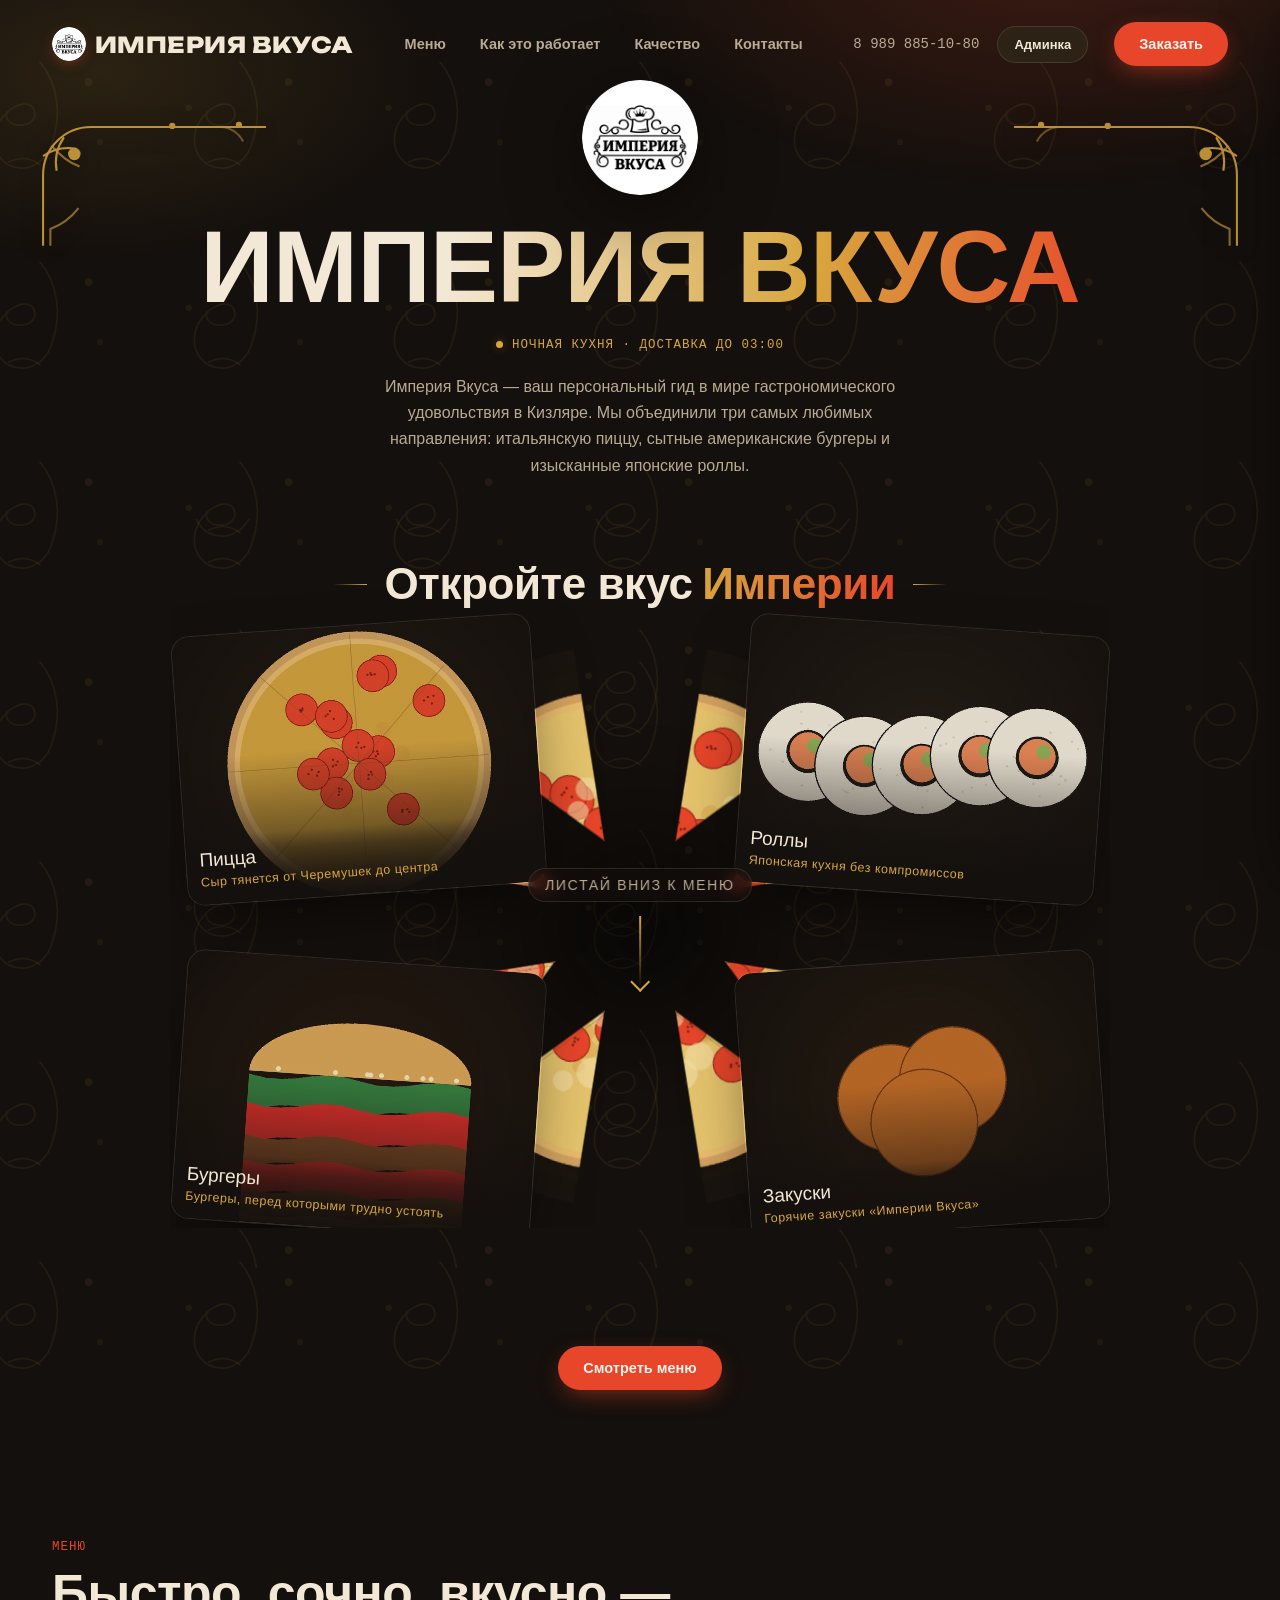
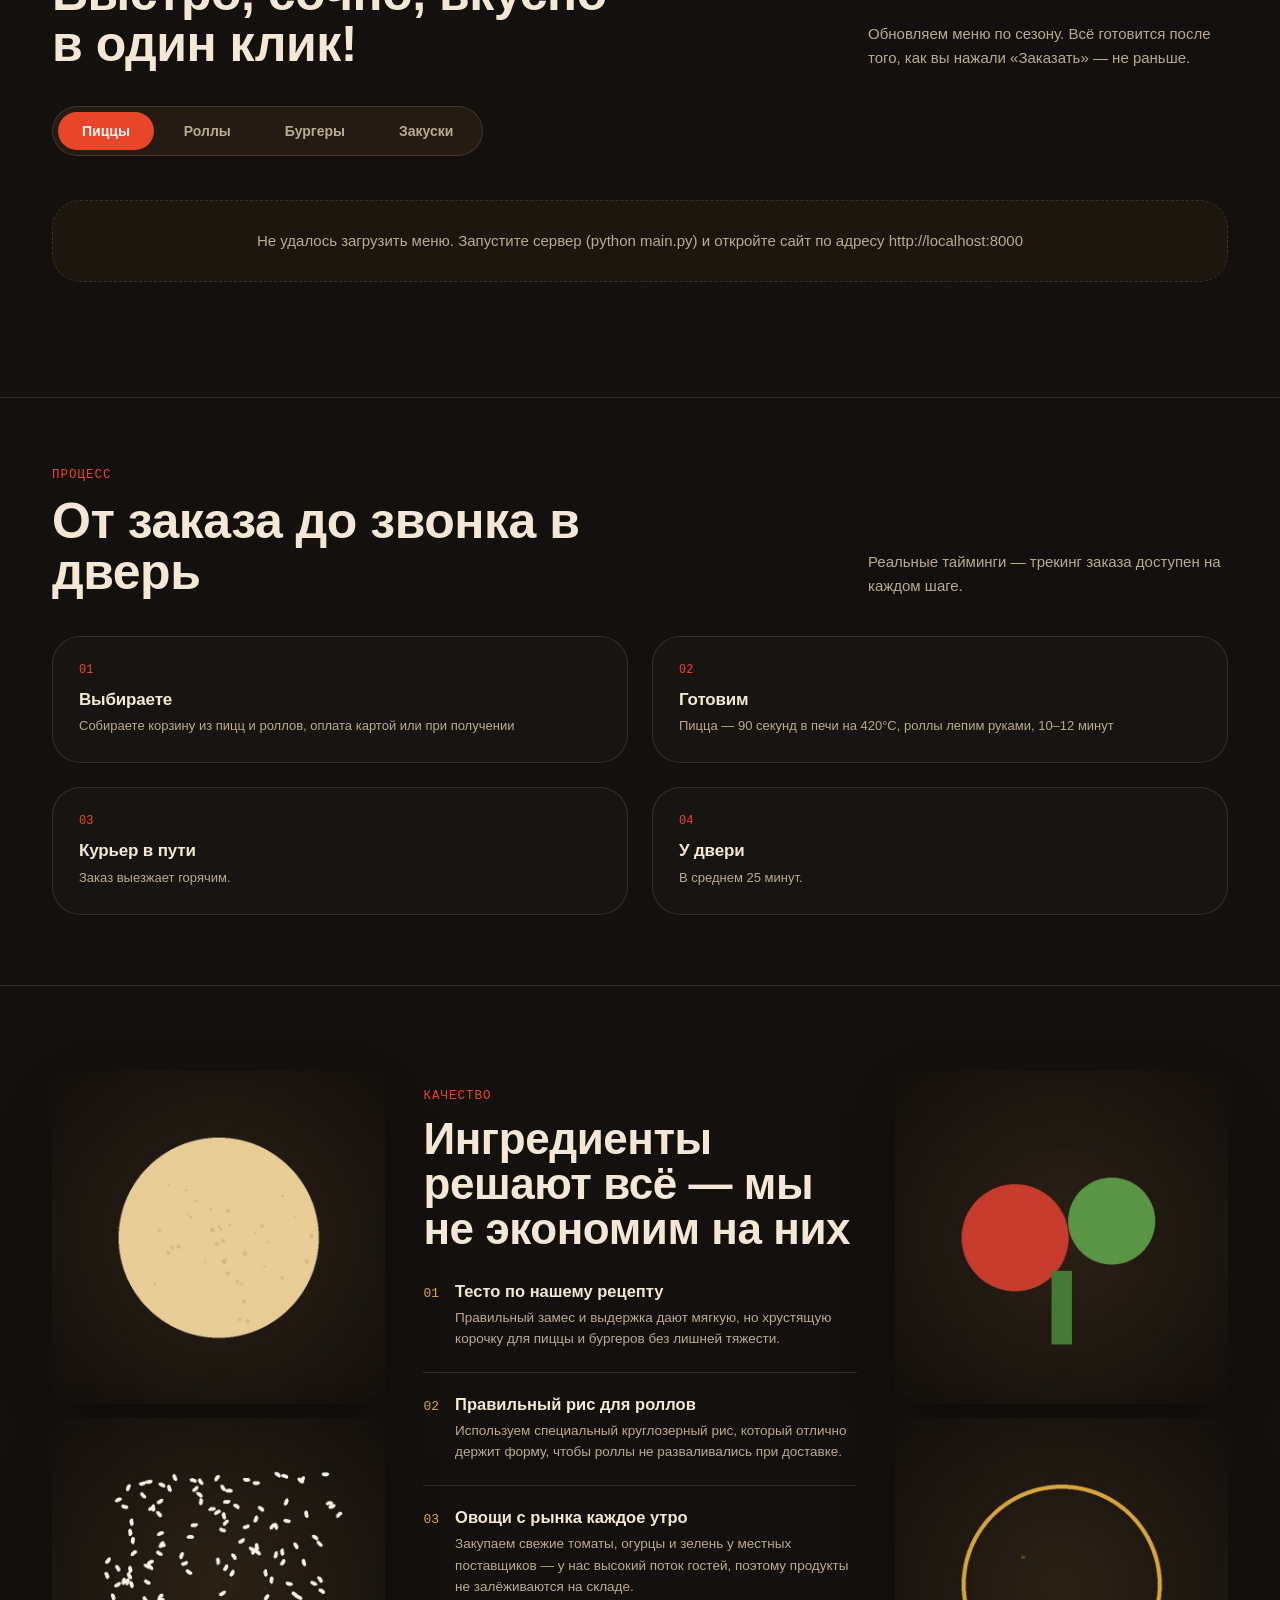
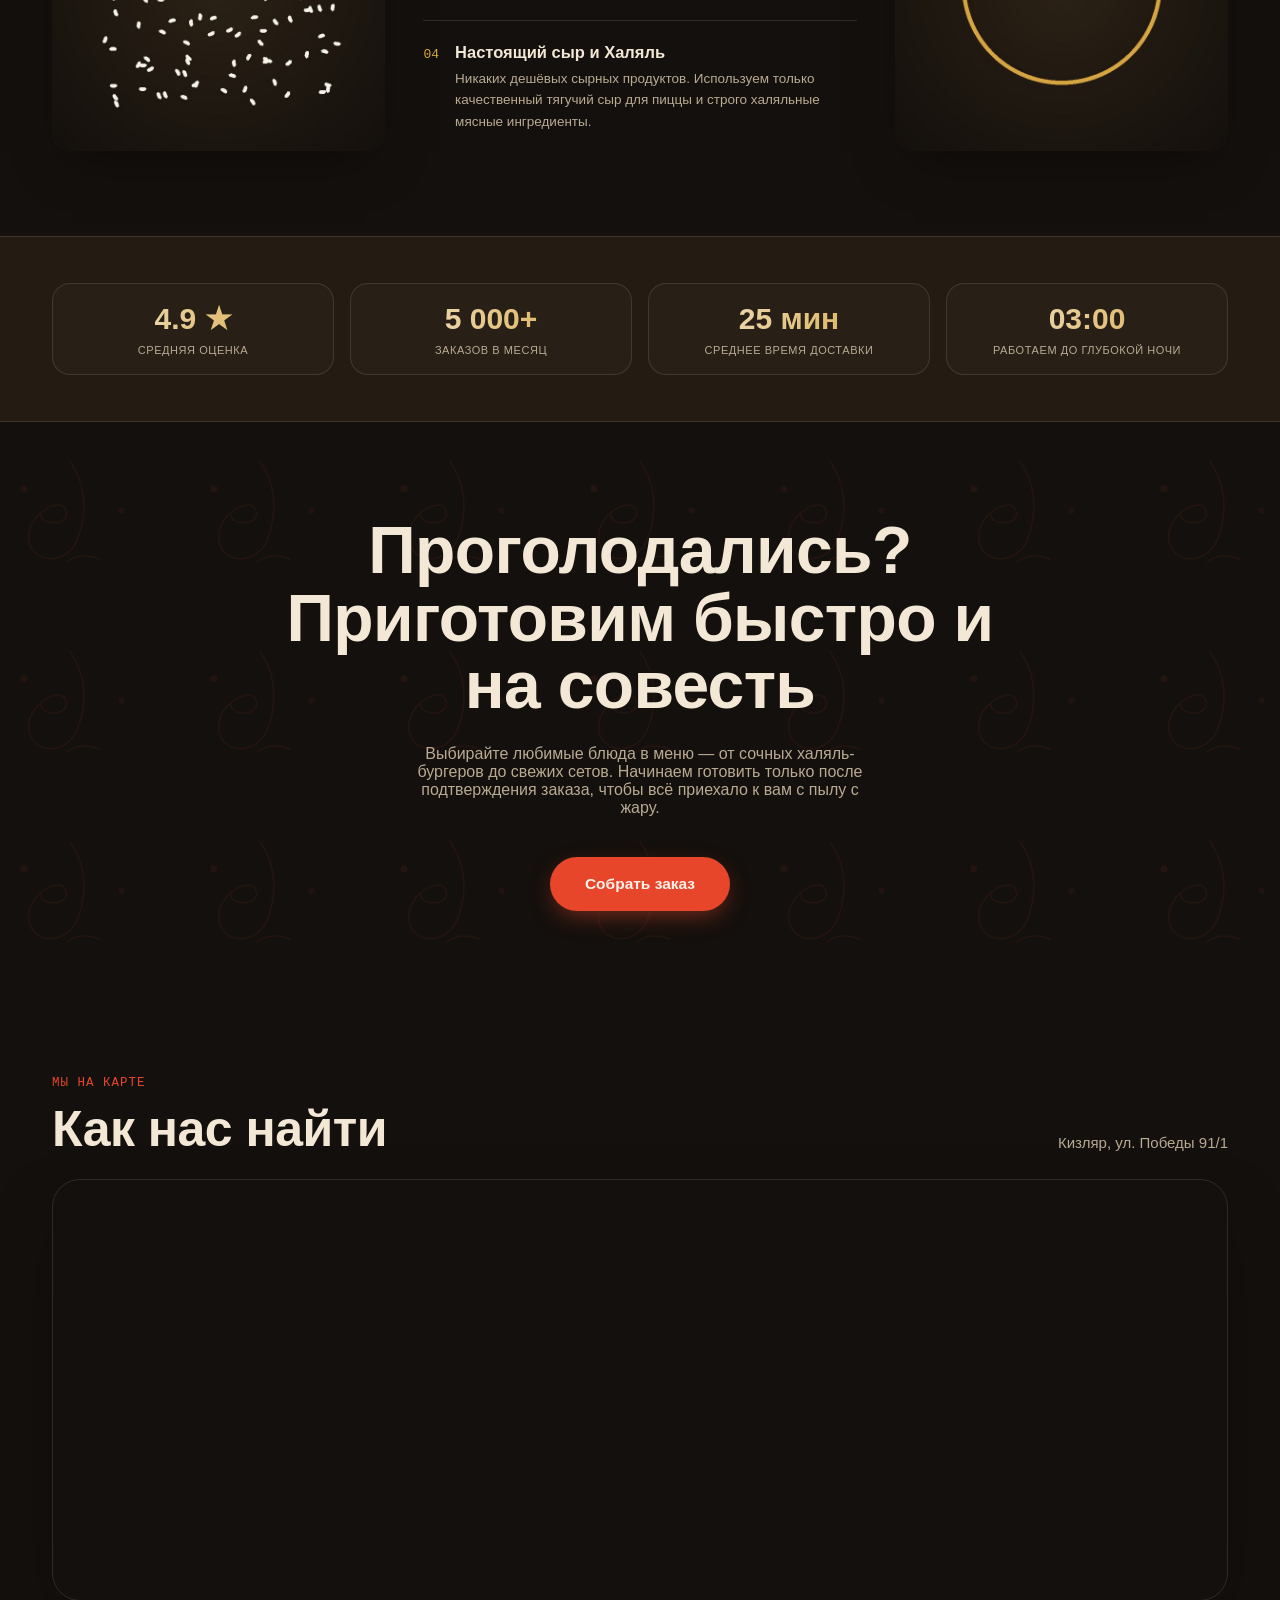
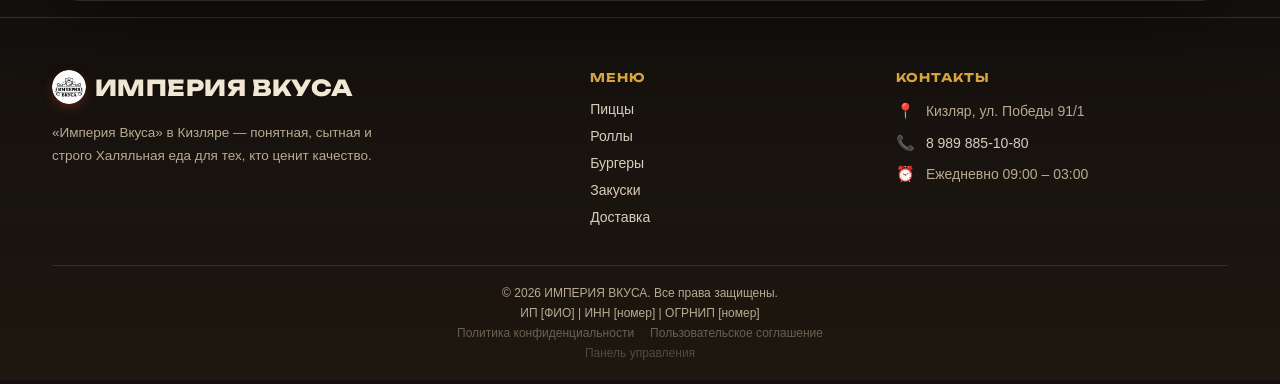
==== static/index.html @ 0f8f5664 "Restructure project: move frontend to static/, backend to app/" ====
<!DOCTYPE html>
<html lang="ru">
<head>
<meta charset="UTF-8">
<meta name="viewport" content="width=device-width, initial-scale=1.0">
<title>ИМПЕРИЯ ВКУСА</title>
<meta name="description" content="Империя Вкуса в Кизляре — пицца, бургеры и роллы с доставкой до 03:00. Ул. Победы 91/1.">
<meta name="theme-color" content="#E8462A">
<meta name="mobile-web-app-capable" content="yes">
<meta name="apple-mobile-web-app-capable" content="yes">
<meta name="apple-mobile-web-app-status-bar-style" content="black-translucent">
<meta name="apple-mobile-web-app-title" content="Империя Вкуса">
<link rel="manifest" href="manifest.webmanifest">
<link rel="icon" type="image/png" sizes="196x196" href="img/icons/icon-196.png">
<link rel="apple-touch-icon" href="img/icons/icon-180.png">
<link rel="preconnect" href="https://fonts.googleapis.com">
<link rel="preconnect" href="https://fonts.gstatic.com" crossorigin>
<link href="https://fonts.googleapis.com/css2?family=Caacup%C3%A9+One&family=Unbounded:wght@400;500;600;700;800;900&display=swap" rel="stylesheet">
<link rel="stylesheet" href="css/styles.css">
</head>
<body>

<nav class="nav" id="nav">
  <div class="wrap">
    <a href="#top" class="brand"><img class="brand-logo" src="img/logo.png" alt="Империя Вкуса">ИМПЕРИЯ ВКУСА</a>
    <div class="nav-links">
      <a href="#menu">Меню</a>
      <a href="#process">Как это работает</a>
      <a href="#quality">Качество</a>
      <a href="#contacts">Контакты</a>
    </div>
    <div class="nav-right">
      <a class="nav-phone" href="tel:89898851080" id="navPhone">8 989 885-10-80</a>
      <a href="admin.html" class="btn btn-secondary" style="margin-right: 8px; font-size: 13px; padding: 10px 16px;">Админка</a>
      <a href="#menu" class="btn btn-primary">Заказать</a>
      <div class="burger" id="burger"><span></span><span></span><span></span></div>
    </div>
  </div>
</nav>

<section class="hero pattern-section" id="top">
    <span class="corner corner-tl" aria-hidden="true">
      <svg viewBox="0 0 240 130" fill="none" stroke="currentColor">
        <path d="M26 130V62a46 46 0 0 1 46-46h168" stroke-width="2"/>
        <path d="M26 44c10-7 21-9 32-7" stroke-width="2"/>
        <path d="M46 26c-7 10-9 21-7 32" stroke-width="2"/>
        <path d="M33 130v-16c11-4 20-11 27-20" stroke-width="2" opacity=".7"/>
        <path d="M34 34c8 9 16 16 27 20" stroke-width="2" opacity=".7"/>
        <circle cx="56" cy="42" r="6" fill="currentColor" stroke="none"/>
        <path d="M98 16h70" stroke-width="2" opacity=".5"/>
        <path d="M196 16c10 0 18 6 22 14" stroke-width="2" opacity=".5"/>
        <circle cx="150" cy="15" r="3" fill="currentColor" stroke="none"/>
        <circle cx="214" cy="14" r="3" fill="currentColor" stroke="none"/>
      </svg>
    </span>
    <span class="corner corner-tr" aria-hidden="true">
      <svg viewBox="0 0 240 130" fill="none" stroke="currentColor">
        <path d="M214 130V62a46 46 0 0 0-46-46H0" stroke-width="2"/>
        <path d="M214 44c-10-7-21-9-32-7" stroke-width="2"/>
        <path d="M194 26c7 10 9 21 7 32" stroke-width="2"/>
        <path d="M207 130v-16c-11-4-20-11-27-20" stroke-width="2" opacity=".7"/>
        <path d="M206 34c-8 9-16 16-27 20" stroke-width="2" opacity=".7"/>
        <circle cx="184" cy="42" r="6" fill="currentColor" stroke="none"/>
        <path d="M142 16H72" stroke-width="2" opacity=".5"/>
        <path d="M44 16c-10 0-18 6-22 14" stroke-width="2" opacity=".5"/>
        <circle cx="90" cy="15" r="3" fill="currentColor" stroke="none"/>
        <circle cx="26" cy="14" r="3" fill="currentColor" stroke="none"/>
      </svg>
    </span>
    <div class="wrap">
        <div>
            <div class="hero-logo"><img src="img/logo.png" alt="Логотип Империя Вкуса"></div>
            <h1 class="display">ИМПЕРИЯ ВКУСА</h1>
            <div class="eyebrow">Ночная кухня · доставка до 03:00</div>

            <p class="hero-copy">Империя Вкуса — ваш персональный гид в мире гастрономического удовольствия в Кизляре. Мы объединили три самых любимых направления: итальянскую пиццу, сытные американские бургеры и изысканные японские роллы.</p>
        </div>
    
    <div class="split-wrapper pattern-section" id="splitWrapper">
      <div class="split-sticky">
        <h2 class="split-heading">Откройте вкус  <em> Империи</em></h2>
        <div class="split-stage">
          <div class="pizza-circle-wrap" id="pizzaWrap">
            <div class="base-shadow"></div>
            <svg id="pizzaSvg" viewBox="0 0 600 600"></svg>
          </div>
          <div class="fly-grid" id="flyGrid">
            <a class="fly-card fly-pizza" href="#menu">
              <img src="img/hero/category-pizza.jpg" alt="Пицца" loading="lazy">
              <span class="fly-cap">
                <span class="fly-label">Пицца</span>
                <span class="fly-tagline">Сыр тянется от Черемушек до центра</span>
              </span>
            </a>
            <a class="fly-card fly-rolls" href="#menu">
              <img src="img/hero/category-rolls.jpg" alt="Роллы" loading="lazy">
              <span class="fly-cap">
                <span class="fly-label">Роллы</span>
                <span class="fly-tagline">Японская кухня без компромиссов</span>
              </span>
            </a>
            <a class="fly-card fly-burgers" href="#menu">
              <img src="img/hero/category-burgers.jpg" alt="Бургеры" loading="lazy">
              <span class="fly-cap">
                <span class="fly-label">Бургеры</span>
                <span class="fly-tagline">Бургеры, перед которыми трудно устоять</span>
              </span>
            </a>
            <a class="fly-card fly-snacks" href="#menu">
              <img src="img/hero/category-snacks.jpg" alt="Закуски" loading="lazy">
              <span class="fly-cap">
                <span class="fly-label">Закуски</span>
                <span class="fly-tagline">Горячие закуски «Империи Вкуса»</span>
              </span>
            </a>
            <div class="fly-scroll">
              <span class="fly-scroll-text">Листай вниз к меню</span>
              <span class="fly-scroll-arrow"></span>
            </div>
          </div>
        </div>
      </div>
    </div>

    <div class="hero-actions">
        <a href="#menu" class="btn btn-primary">Смотреть меню</a>
    </div>
  </div>
</section>

<section class="menu" id="menu">
  <div class="wrap">
    <div class="section-head reveal">
      <div>
        <span class="section-tag">Меню</span>
        <h2>Быстро, сочно, вкусно — в один клик!</h2>
      </div>
      <p class="section-desc">Обновляем меню по сезону. Всё готовится после того, как вы нажали «Заказать» — не раньше.</p>
    </div>

    <div class="tabs" id="tabs">
      <button class="tab-btn active" data-tab="pizza">Пиццы</button>
      <button class="tab-btn" data-tab="rolls">Роллы</button>
      <button class="tab-btn" data-tab="burgers">Бургеры</button>
      <button class="tab-btn" data-tab="snacks">Закуски</button>
    </div>

    <div class="tab-panel" data-panel="pizza">
      <div class="featured-grid" data-grid="pizza"></div>
    </div>

    <div class="tab-panel" data-panel="rolls" style="display:none;">
      <div class="featured-grid" data-grid="rolls"></div>
    </div>

    <div class="tab-panel" data-panel="burgers" style="display:none;">
      <div class="featured-grid" data-grid="burgers"></div>
    </div>

    <div class="tab-panel" data-panel="snacks" style="display:none;">
      <div class="featured-grid" data-grid="snacks"></div>
    </div>
  </div>
</section>

<section class="process" id="process">
  <div class="wrap">
    <div class="section-head reveal" style="margin-bottom:38px;">
      <div><span class="section-tag">Процесс</span><h2>От заказа до звонка в дверь</h2></div>
      <p class="section-desc">Реальные тайминги — трекинг заказа доступен на каждом шаге.</p>
    </div>
    <div class="process-grid">
      <div class="process-step reveal">
        <div class="process-num">01</div>
        <h3>Выбираете</h3>
        <p>Собираете корзину из пицц и роллов, оплата картой или при получении</p>
      </div>
      <div class="process-step reveal">
        <div class="process-num">02</div>
        <h3>Готовим</h3>
        <p>Пицца — 90 секунд в печи на 420°C, роллы лепим руками, 10–12 минут</p>
      </div>
      <div class="process-step reveal">
        <div class="process-num">03</div>
        <h3>Курьер в пути</h3>
        <p>Заказ выезжает горячим.</p>
      </div>
      <div class="process-step reveal">
        <div class="process-num">04</div>
        <h3>У двери</h3>
        <p>В среднем 25 минут.</p>
      </div>
    </div>
  </div>
</section>

<section class="quality" id="quality">
  <div class="wrap">
    <div class="quality-photos q-col reveal">
      <figure class="q-img"><img src="img/quality/dough.jpg" alt="Тесто ручного замеса" loading="lazy" decoding="async"></figure>
      <figure class="q-img"><img src="img/quality/rice.jpg" alt="Рис для роллов" loading="lazy" decoding="async"></figure>
    </div>
    <div class="reveal">
      <span class="section-tag">Качество</span>
      <h2 style="font-size:clamp(30px,3.8vw,44px); max-width:520px;">Ингредиенты решают всё — мы не экономим на них</h2>
      <div class="quality-list">
        <div class="quality-item q-row">
          <span class="num">01</span>
          <div><h4>Тесто по нашему рецепту</h4><p>Правильный замес и выдержка дают мягкую, но хрустящую корочку для пиццы и бургеров без лишней тяжести.</p></div>
          <figure class="q-mini"><img src="img/quality/dough.jpg" alt="Тесто" loading="lazy" decoding="async"></figure>
        </div>
        <div class="quality-item q-row">
          <span class="num">02</span>
          <div><h4>Правильный рис для роллов</h4><p>Используем специальный круглозерный рис, который отлично держит форму, чтобы роллы не разваливались при доставке.</p></div>
          <figure class="q-mini"><img src="img/quality/rice.jpg" alt="Рис" loading="lazy" decoding="async"></figure>
        </div>
        <div class="quality-item q-row">
          <span class="num">03</span>
          <div><h4>Овощи с рынка каждое утро</h4><p>Закупаем свежие томаты, огурцы и зелень у местных поставщиков — у нас высокий поток гостей, поэтому продукты не залёживаются на складе.</p></div>
          <figure class="q-mini"><img src="img/quality/vegetables.jpg" alt="Овощи" loading="lazy" decoding="async"></figure>
        </div>
        <div class="quality-item q-row">
          <span class="num">04</span>
          <div><h4>Настоящий сыр и Халяль</h4><p>Никаких дешёвых сырных продуктов. Используем только качественный тягучий сыр для пиццы и строго халяльные мясные ингредиенты.</p></div>
          <figure class="q-mini"><img src="img/quality/halal.jpg" alt="Халяль" loading="lazy" decoding="async"></figure>
        </div>
      </div>
    </div>
    <div class="quality-photos q-col reveal">
      <figure class="q-img"><img src="img/quality/vegetables.jpg" alt="Овощи" loading="lazy" decoding="async"></figure>
      <figure class="q-img"><img src="img/quality/halal.jpg" alt="Халяль" loading="lazy" decoding="async"></figure>
    </div>
  </div>
</section>

<section class="stats-bar">
  <div class="wrap">
    <div class="reveal"><b>4.9 ★</b><span>средняя оценка</span></div>
    <div class="reveal"><b>5 000+</b><span>заказов в месяц</span></div>
    <div class="reveal"><b>25 мин</b><span>среднее время доставки</span></div>
    <div class="reveal"><b>03:00</b><span>работаем до глубокой ночи</span></div>
  </div>
</section>

<section class="cta-band pattern-section pattern-flame">
  <div class="wrap">
    <h2 class="reveal">Проголодались? Приготовим быстро и на совесть</h2>
    <p class="reveal">Выбирайте любимые блюда в меню — от сочных халяль-бургеров до свежих сетов. Начинаем готовить только после подтверждения заказа, чтобы всё приехало к вам с пылу с жару.</p>
    <a href="#menu" class="btn btn-primary reveal" style="padding:17px 34px; font-size:15.5px;">Собрать заказ</a>
  </div>
</section>

<section class="map-section" id="map">
  <div class="wrap">
    <div class="section-head reveal" style="margin-bottom:24px;">
      <div><span class="section-tag">Мы на карте</span><h2>Как нас найти</h2></div>
      <p class="section-desc">Кизляр, ул. Победы 91/1</p>
    </div>
    <div class="map-wrap reveal">
      <iframe
        title="Империя Вкуса на карте"
        src="https://yandex.ru/map-widget/v1/?ll=46.733201%2C43.839806&z=18&pt=46.733201%2C43.839806%2Cpm2rdl"
        width="100%" height="420" style="border:0;" allowfullscreen="">
      </iframe>
    </div>
  </div>
</section>

<footer id="contacts">
  <div class="wrap">
    <div class="footer-grid">
      <div class="footer-brand">
<a href="#top" class="brand"><img class="brand-logo" src="img/logo.png" alt="Империя Вкуса">ИМПЕРИЯ ВКУСА</a>
        <p>«Империя Вкуса» в Кизляре — понятная, сытная и строго Халяльная еда для тех, кто ценит качество.</p>
      </div>

      <div class="footer-col">
        <h4>Меню</h4>
        <ul>
          <li><a href="#menu">Пиццы</a></li>
          <li><a href="#menu">Роллы</a></li>
          <li><a href="#menu">Бургеры</a></li>
          <li><a href="#menu">Закуски</a></li>
          <li><a href="#process">Доставка</a></li>
        </ul>
      </div>

      <div class="footer-col footer-contacts">
        <h4>Контакты</h4>
        <ul>
          <li class="f-contact">
            <span class="f-ic">📍</span>
            <span>Кизляр, ул. Победы 91/1</span>
          </li>
          <li class="f-contact">
            <span class="f-ic">📞</span>
            <a class="footer-phone" href="tel:89898851080">8 989 885-10-80</a>
          </li>
          <li class="f-contact">
            <span class="f-ic">⏰</span>
            <span>Ежедневно 09:00 – 03:00</span>
          </li>
        </ul>
      </div>
    </div>

    <div class="footer-bottom" style="flex-direction:column; gap:6px;">
      <span>© 2026 ИМПЕРИЯ ВКУСА. Все права защищены.</span>
      <span style="font-size:12px; color:var(--cream-dim);">ИП [ФИО] | ИНН [номер] | ОГРНИП [номер]</span>
      <div style="display:flex; gap:16px; justify-content:center; flex-wrap:wrap;">
        <a href="privacy.html" style="opacity:.5; font-size:12px;">Политика конфиденциальности</a>
        <a href="terms.html" style="opacity:.5; font-size:12px;">Пользовательское соглашение</a>
      </div>
      <a href="admin.html" style="opacity:.35; font-size:12px;">Панель управления</a>
    </div>
  </div>
</footer>

<div class="phone-modal" id="phoneModal">
  <div class="phone-modal-card">
    <div class="phone-modal-title">📞 8 989 885-10-80</div>
    <button class="phone-btn call" id="phoneCall">Позвонить</button>
    <button class="phone-btn cancel" id="phoneCancel">Отмена</button>
  </div>
</div>

<button class="cart-fab" id="cartFab" aria-label="Корзина">
  <span class="cart-fab-icon">
    <svg viewBox="0 0 24 24" fill="none" stroke="currentColor" stroke-width="2"><path d="M6 7h12l-1.3 9.1a2 2 0 0 1-2 1.7H9.3a2 2 0 0 1-2-1.7L6 7Z"/><path d="M9 10V7a3 3 0 0 1 6 0v3"/></svg>
    <span class="cart-badge" id="cartBadge">0</span>
  </span>
  <span class="cart-fab-total" id="cartTotal">0 ₽</span>
</button>

<div class="cart-panel" id="cartPanel">
  <div class="cart-panel-head">
    <h3>Корзина</h3>
    <button class="cart-close" id="cartClose" aria-label="Закрыть">×</button>
  </div>
  <div class="cart-items" id="cartItems"></div>
  <div class="cart-empty" id="cartEmpty">Корзина пуста — добавьте блюда из меню</div>
  <div class="cart-foot">
    <div class="delivery-toggle" id="deliveryToggle">
      <button type="button" class="del-btn active" data-type="delivery">Доставка</button>
      <button type="button" class="del-btn" data-type="pickup">Заберу сам</button>
    </div>
    <div class="cart-summary"><span>Итого</span><b id="cartGrandTotal">0 ₽</b></div>
    <button class="cart-checkout" id="cartCheckout">Оформить заказ</button>
  </div>
</div>

<div class="checkout-modal" id="checkoutModal">
  <div class="checkout-card">
    <div class="checkout-title">Оформление заказа</div>
    <div class="checkout-list" id="checkoutList"></div>
    <div class="checkout-total">Итого: <b id="checkoutTotal">0 ₽</b></div>
    <label class="checkout-field"><span>Имя</span><input type="text" id="checkoutName" placeholder="Ваше имя"></label>
    <label class="checkout-field"><span>Телефон</span><input type="tel" id="checkoutPhone" placeholder="+7 ___ ___-__-__"></label>
    <label class="checkout-field" id="checkoutAddressField"><span>Адрес доставки</span><input type="text" id="checkoutAddress" placeholder="Улица, дом, квартира"></label>
    <label class="checkout-consent">
      <input type="checkbox" id="checkoutConsent" required>
      <span>Я согласен на обработку персональных данных в соответствии с <a href="privacy.html" target="_blank">Политикой конфиденциальности</a></span>
    </label>
    <button class="cart-checkout" id="checkoutConfirm">Подтвердить заказ</button>
    <button class="checkout-cancel" id="checkoutCancel">Отмена</button>
  </div>
</div>

<script src="js/api-config.js"></script>
<script src="js/menu-data.js"></script>
<script src="js/script.js"></script>
</body>
</html>
---- static/css/styles.css ----
:root{
  --ink:#14100D;
  --char:#1D160F;
  --char2:#241C13;
  --char3:#2C2216;
  --line: rgba(243,232,214,0.12);
  --cream:#F3E8D6;
  --cream-dim:#B9AA92;
  --flame:#E8462A;
  --flame-soft: rgba(232,70,42,0.16);
  --gold:#D8A63E;
  --gold-soft: rgba(216,166,62,0.16);
  --basil:#6C9868;
  --basil-soft: rgba(108,152,104,0.18);
  --radius-lg: 28px;
  --radius-md: 18px;
  --radius-sm: 10px;
  --ease: cubic-bezier(.22,1,.36,1);
}

*{ margin:0; padding:0; box-sizing:border-box; }

html{ scroll-behavior:smooth; }

body{
  background:var(--ink);
  color:var(--cream);
  font-family:'Caacupé One', sans-serif;
  -webkit-font-smoothing:antialiased;
  overflow-x:hidden;
}

h1,h2,h3, .display{
  font-family:'Caacupé One', sans-serif;
  font-weight:700;
  letter-spacing:-0.01em;
  line-height:1.02;
}

.mono{ font-family:'Caacupé One', sans-serif; }

a{ color:inherit; text-decoration:none; }
img{ display:block; max-width:100%; }
ul{ list-style:none; }
button{ font-family:inherit; cursor:pointer; }

.wrap{ max-width:1240px; margin:0 auto; padding:0 32px; }
section{ position:relative; }

::selection{ background:var(--flame); color:var(--cream); }

/* ---------- glow backdrop ---------- */
body::before{
  content:"";
  position:fixed; inset:0;
  background:
    radial-gradient(60% 45% at 82% -6%, rgba(232,70,42,0.20), transparent 60%),
    radial-gradient(45% 35% at 8% 8%, rgba(216,166,62,0.12), transparent 60%);
  pointer-events:none;
  z-index:0;
}

/* ---------- decorative pattern ---------- */
.pattern-section{ position:relative; overflow:hidden; }
.pattern-section::before{
  content:"";
  position:absolute; inset:0;
  background-image:url("data:image/svg+xml,%3Csvg xmlns='http://www.w3.org/2000/svg' width='140' height='140' viewBox='0 0 140 140'%3E%3Cg fill='none' stroke='rgba(216,166,62,0.14)' stroke-width='1.1'%3E%3Cpath d='M70 26C82 40 86 62 78 84c-6 17-25 21-35 10-7-8-7-22 3-32 8-8 18-9 20-2 2 6-4 11-11 10-6 0-10-5-8-9' stroke-linecap='round'/%3E%3Cpath d='M48 96c8-4 16-3 22 2' stroke-linecap='round'/%3E%3Ccircle cx='104' cy='40' r='2.6' fill='rgba(216,166,62,0.14)' stroke='none'/%3E%3Ccircle cx='34' cy='58' r='2.2' fill='rgba(216,166,62,0.12)' stroke='none'/%3E%3Ccircle cx='112' cy='82' r='2' fill='rgba(216,166,62,0.10)' stroke='none'/%3E%3C/g%3E%3C/svg%3E");
  background-size:200px 200px;
  background-position:center;
  opacity:.6;
  pointer-events:none;
  z-index:-1;
}
.pattern-flame::before{
  background-image:url("data:image/svg+xml,%3Csvg xmlns='http://www.w3.org/2000/svg' width='140' height='140' viewBox='0 0 140 140'%3E%3Cg fill='none' stroke='rgba(232,70,42,0.12)' stroke-width='1.1'%3E%3Cpath d='M70 24C80 38 84 58 76 80c-5 15-22 20-32 11-7-7-6-20 4-29 8-7 17-8 19-2 2 5-3 10-10 9-6 0-10-4-8-8' stroke-linecap='round'/%3E%3Cpath d='M92 96c-9-4-18-3-24 2' stroke-linecap='round'/%3E%3Ccircle cx='36' cy='44' r='2.6' fill='rgba(232,70,42,0.12)' stroke='none'/%3E%3Ccircle cx='108' cy='60' r='2.2' fill='rgba(232,70,42,0.10)' stroke='none'/%3E%3C/g%3E%3C/svg%3E");
  background-size:190px 190px;
}
@media (max-width:760px){
  .pattern-section::before{ background-size:150px 150px; }
  .pattern-flame::before{ background-size:140px 140px; }
}
@media (max-width:480px){
  .pattern-section::before{ background-size:130px 130px; }
  .pattern-flame::before{ background-size:120px 120px; }
}

/* ---------- nav ---------- */
.nav{
  position:fixed; top:0; left:0; right:0; z-index:200;
  padding:22px 0;
  border-bottom:1px solid transparent;
}
.nav.scrolled{
  background:rgba(20,16,13,0.82);
  backdrop-filter:blur(14px);
  -webkit-backdrop-filter:blur(14px);
  padding:14px 0;
  border-color:var(--line);
}
.nav .wrap{ display:flex; align-items:center; justify-content:space-between; gap:24px; }
.brand{ font-family:'Unbounded',sans-serif; font-weight:800; font-size:22px; letter-spacing:0.02em; display:flex; align-items:center; gap:9px; }
.brand .dot{ width:9px; height:9px; border-radius:50%; background:var(--flame); box-shadow:0 0 14px 3px var(--flame-soft); }
.brand-logo{ width:34px; height:34px; border-radius:50%; object-fit:cover; flex:none; box-shadow:0 4px 14px -4px rgba(232,70,42,0.55); }
.nav-links{ display:flex; align-items:center; gap:34px; font-size:14.5px; font-weight:600; color:var(--cream-dim); }
.nav-right{ display:flex; align-items:center; gap:18px; }
.nav-phone{ font-family:'Caacupé One',monospace; font-size:14px; color:var(--cream-dim); display:block; }
.btn{
  display:inline-flex; align-items:center; justify-content:center; gap:8px;
  padding:13px 24px; border-radius:100px; font-weight:700; font-size:14.5px;
  border:1px solid transparent; white-space:nowrap;
}
.btn-primary{ background:var(--flame); color:#FFF3EC; box-shadow:0 8px 24px -6px rgba(232,70,42,0.55); }
.btn-secondary{ background:var(--char3); color:var(--cream); border:1px solid var(--line); }
.btn-secondary:hover{ background:var(--char2); border-color:var(--cream-dim); }
.btn-ghost{ border-color:var(--line); color:var(--cream); }
.burger{ display:none; flex-direction:column; gap:5px; width:26px; cursor:pointer; }
.burger span{ height:2px; background:var(--cream); border-radius:2px; }

/* ---------- hero ---------- */
.hero{
  min-height:auto;
  display:flex; flex-direction:column; justify-content:center;
  padding:80px 0 60px;
}
.hero .wrap{ display:flex; flex-direction:column; align-items:center; gap:40px; }
.hero .wrap > div:first-child{ width:100%; text-align:center; }
.hero .wrap > .hero-visual{ width:100%; display:flex; justify-content:center; }
.hero .wrap > .hero-actions{ width:100%; display:flex; justify-content:center; }
.eyebrow{
  display:inline-flex; align-items:center; gap:9px;
  font-family:'Caacupé One',monospace; font-size:12.5px; letter-spacing:0.08em; text-transform:uppercase;
  color:var(--gold); margin-bottom:22px;
}
.eyebrow::before{ content:""; width:7px; height:7px; border-radius:50%; background:var(--gold); box-shadow:0 0 10px 2px var(--gold-soft); }
.hero h1{
  font-size:clamp(52px, 8vw, 108px);
  background:linear-gradient(100deg, var(--cream) 30%, var(--gold) 68%, var(--flame) 100%);
  -webkit-background-clip:text; background-clip:text; color:transparent;
}
.hero .eyebrow{ display:flex; width:max-content; margin:18px auto 22px; justify-content:center; }
.hero h1{ text-align:center; width:100%; }
.hero-logo{ margin:0 auto 20px; width:max-content; }
.hero-logo img{ display:block; width:clamp(90px,9vw,120px); height:clamp(90px,9vw,120px); object-fit:contain; border-radius:50%; background:transparent; filter:drop-shadow(0 16px 36px rgba(0,0,0,0.5)); }
.hero-sub{
  font-family:'Caacupé One',sans-serif; font-weight:500; font-size:clamp(19px,2.1vw,25px);
  color:var(--cream); margin-top:22px; max-width:520px; line-height:1.4;
}
.hero-copy{ font-size:16px; color:var(--cream-dim); max-width:520px; margin:18px auto 0; line-height:1.65; text-align:center; }
.hero-actions{ display:flex; align-items:center; justify-content:center; gap:26px; margin-top:38px; flex-wrap:wrap; }
.hero-link{ font-size:14.5px; font-weight:700; color:var(--cream-dim); display:flex; align-items:center; gap:8px; }
.hero-stats{ display:flex; gap:34px; margin-top:56px; flex-wrap:wrap; }
.stat b{ display:block; font-family:'Caacupé One',sans-serif; font-size:28px; color:var(--cream); }
.stat span{ font-size:12.5px; color:var(--cream-dim); text-transform:uppercase; letter-spacing:0.05em; }

.hero-visual{ position:relative; aspect-ratio:1/1; }
/* ---------- corner ornaments ---------- */
.hero{ position:relative; }
.corner{
  position:absolute; top:110px; z-index:5;
  color:var(--gold);
  opacity:.85;
  pointer-events:none;
}
.corner svg{ width:250px; height:136px; overflow:visible; display:block; filter:drop-shadow(0 4px 12px rgba(0,0,0,0.5)); }
.corner-tl{ left:16px; }
.corner-tr{ right:16px; }

/* ---------- hero visual ---------- */
.hero-visual .ring{
  position:absolute; inset:0; border-radius:50%;
  border:1px dashed var(--line);
  animation:spin 40s linear infinite;
}
.hero-visual .ring2{ inset:36px; animation-duration:60s; animation-direction:reverse; border-color:rgba(216,166,62,0.22); }
@keyframes spin{ to{ transform:rotate(360deg); } }
.hero-photo{
  position:absolute; inset:60px;
  border-radius:50%; overflow:hidden;
  box-shadow:0 40px 90px -20px rgba(0,0,0,0.65), 0 0 0 1px var(--line);
}
.hero-photo img{ width:100%; height:100%; object-fit:cover; }
.hero-badge{
  position:absolute; bottom:6%; left:-6%;
  background:var(--char2); border:1px solid var(--line);
  border-radius:var(--radius-md); padding:14px 18px;
  display:flex; align-items:center; gap:12px;
  box-shadow:0 20px 40px -14px rgba(0,0,0,0.6);
}
.hero-badge .ic{ width:36px; height:36px; border-radius:50%; background:var(--basil-soft); display:flex; align-items:center; justify-content:center; font-size:17px; }
.hero-badge b{ display:block; font-size:13.5px; }
.hero-badge span{ font-size:11.5px; color:var(--cream-dim); }

.scroll-cue{
  display:flex; align-items:center; gap:10px; margin:70px auto 0; width:fit-content;
  font-family:'Caacupé One',monospace; font-size:12px; letter-spacing:0.08em; text-transform:uppercase; color:var(--cream-dim);
}
.scroll-cue .line{ width:34px; height:1px; background:var(--cream-dim); }

/* ---------- split / slicing section ---------- */
.split-wrapper{ padding:40px 0; }
.split-sticky{
  display:flex; flex-direction:column; align-items:center; justify-content:center;
  min-height:50vh; overflow:hidden;
}
.split-heading{
  display:flex; align-items:center; justify-content:center;
  max-width:820px; padding:0 20px;
  font-family:'Caacupé One',sans-serif; font-weight:700; font-size:clamp(26px,3.6vw,44px);
  line-height:1.15; margin-bottom:18px;
  letter-spacing:-0.01em; text-align:center;
}
.split-heading em{
  font-style:normal;
  background:linear-gradient(100deg, var(--gold), var(--flame));
  -webkit-background-clip:text; background-clip:text; color:transparent;
  white-space:nowrap;
  margin-left:0.22em;
}
.split-heading::before,
.split-heading::after{
  content:""; flex:0 0 auto;
  width:34px; height:1.5px;
  background:linear-gradient(90deg, transparent, var(--gold));
  margin:0 18px;
}
.split-heading::after{
  background:linear-gradient(270deg, transparent, var(--gold));
}
.split-hint{
  font-family:'Caacupé One',monospace; font-size:12.5px; letter-spacing:0.06em; text-transform:uppercase;
  color:var(--cream-dim); margin-bottom:44px;
}
.split-stage{
  position:relative; width:min(940px, 94vw); height:min(600px, 70vh);
  display:flex; align-items:center; justify-content:center;
}
.pizza-circle-wrap{
  width:min(420px, 52vw); aspect-ratio:1/1; position:relative;
  transition:opacity .45s ease, transform .45s ease, scale .45s ease;
}
.pizza-circle-wrap.gone{ opacity:0; transform:scale(.7); pointer-events:none; }
.pizza-circle-wrap svg{ width:100%; height:100%; overflow:visible; }
.pizza-circle-wrap .base-shadow{
  position:absolute; inset:6%; border-radius:50%;
  background:radial-gradient(circle, rgba(0,0,0,0.55), transparent 70%);
  filter:blur(16px); z-index:-1;
}

/* ---------- fly-out cards after pizza slicing ---------- */
.fly-grid{
  position:absolute; inset:0;
  display:grid;
  grid-template-columns:1fr 1fr;
  grid-template-rows:1fr 1fr;
  gap:clamp(6px,1.2vw,14px);
  align-items:center; justify-items:center;
  padding:clamp(6px,1.5vw,16px);
  opacity:0; visibility:hidden;
  pointer-events:none;
}
.fly-card{
  position:relative;
  display:flex; align-items:flex-end; justify-content:center;
  border-radius:var(--radius-md);
  overflow:hidden;
  border:1px solid var(--line);
  box-shadow:0 30px 70px -20px rgba(0,0,0,0.65);
  text-decoration:none;
  width:clamp(240px,30vw,360px);
  aspect-ratio:4/3;
}
.fly-card::after{
  content:""; position:absolute; inset:0;
  background:linear-gradient(to top, rgba(20,16,13,0.85), rgba(20,16,13,0.1) 55%);
  z-index:1;
}
.fly-card img, .fly-card .fly-placeholder{
  position:absolute; inset:0; width:100%; height:100%;
  object-fit:cover; z-index:0;
}
.fly-placeholder{
  display:flex; align-items:center; justify-content:center;
  background:linear-gradient(140deg, #2A2016, #1D160F);
  color:var(--cream-dim);
  font-family:'Caacupé One',sans-serif;
  font-size:12px; letter-spacing:0.05em; text-align:center;
  padding:0 10px; word-break:break-all;
}
.fly-cap{
  position:relative; z-index:2;
  width:100%;
  padding:13px;
  display:flex; flex-direction:column; gap:3px;
  background:linear-gradient(to top, rgba(20,16,13,0.92), rgba(20,16,13,0.35) 75%, transparent);
}
.fly-label{
  color:var(--cream);
  font-family:'Caacupé One',sans-serif;
  font-size:19px;
}
.fly-tagline{
  color:var(--gold);
  font-family:'Caacupé One',sans-serif;
  font-size:12.5px;
  letter-spacing:0.04em;
  line-height:1.35;
}
.fly-scroll{
  position:absolute; left:50%; top:50%;
  transform:translate(-50%,-50%);
  z-index:5;
  display:flex; flex-direction:column; align-items:center; gap:14px;
  opacity:0; visibility:hidden;
  transition:opacity .6s ease .3s;
  pointer-events:none;
  animation:scrollGlide 2.2s cubic-bezier(.22,1,.36,1) infinite;
}
.fly-grid.show .fly-scroll{
  opacity:1; visibility:visible;
}
.fly-scroll-text{
  font-family:'Caacupé One',sans-serif;
  font-size:14px; letter-spacing:0.12em; text-transform:uppercase;
  color:var(--cream-dim);
  white-space:nowrap;
  padding:8px 16px;
  border:1px solid var(--line);
  border-radius:100px;
  background:rgba(20,16,13,0.55);
  backdrop-filter:blur(8px); -webkit-backdrop-filter:blur(8px);
}
.fly-scroll-arrow{
  position:relative;
  width:2px; height:clamp(46px,8vh,72px);
  background:linear-gradient(to bottom, var(--gold), transparent);
  overflow:visible;
}
.fly-scroll-arrow::after{
  content:""; position:absolute; bottom:-1px; left:50%;
  width:12px; height:12px;
  border-right:2px solid var(--gold);
  border-bottom:2px solid var(--gold);
  transform:translate(-50%,0) rotate(45deg);
}
@keyframes scrollGlide{
  0%,100%{ transform:translate(-50%,-50%) translateY(0); }
  50%{ transform:translate(-50%,-50%) translateY(8px); }
}
.fly-grid.show{ opacity:1; visibility:visible; pointer-events:auto; }

/* initial: cards clustered at the centre (where the pizza was) */
.fly-grid .fly-card{
  opacity:0;
  transform:scale(.2);
  transition:opacity .55s var(--ease) .05s,
             transform .9s cubic-bezier(.16,1,.3,1) .05s;
}
/* fly out to the four corners */
.fly-grid.show .fly-card{ opacity:1; }
.fly-grid.show .fly-pizza{   transform:translate(-4vw, -2.5vh) rotate(-4deg) scale(1); }
.fly-grid.show .fly-rolls{   transform:translate(4vw, -2.5vh) rotate(4deg) scale(1); }
.fly-grid.show .fly-burgers{ transform:translate(-4vw, 2.5vh) rotate(4deg) scale(1); }
.fly-grid.show .fly-snacks{  transform:translate(4vw, 2.5vh) rotate(-4deg) scale(1); }

/* ---------- menu ---------- */
.menu{ padding:90px 0 85px; }
.section-head{ display:flex; align-items:flex-end; justify-content:space-between; gap:24px; flex-wrap:wrap; margin-bottom:36px; }
.section-tag{ font-family:'Caacupé One',monospace; font-size:12.5px; letter-spacing:0.08em; text-transform:uppercase; color:var(--flame); margin-bottom:14px; display:block; }
.section-head h2{ font-size:clamp(32px,4.2vw,50px); max-width:640px; }
.section-desc{ color:var(--cream-dim); max-width:360px; font-size:15px; line-height:1.6; }

.tabs{ display:inline-flex; gap:6px; background:var(--char2); border:1px solid var(--line); border-radius:100px; padding:5px; margin-bottom:44px; }
.tab-btn{ padding:11px 24px; border-radius:100px; font-weight:700; font-size:14px; color:var(--cream-dim); background:transparent; border:none; }
.tab-btn.active{ background:var(--flame); color:#FFF3EC; }

.featured-grid{ display:grid; grid-auto-flow:column; grid-template-rows:1fr; gap:22px; margin-bottom:20px; overflow-x:auto; overflow-y:hidden; scroll-snap-type:x mandatory; padding-bottom:10px; -webkit-overflow-scrolling:touch; }
.featured-grid .food-card{ width:280px; scroll-snap-align:start; }
.featured-grid::-webkit-scrollbar{ height:6px; }
.featured-grid::-webkit-scrollbar-track{ background:var(--char2); border-radius:3px; }
.featured-grid::-webkit-scrollbar-thumb{ background:var(--cream-dim); border-radius:3px; }
.featured-grid::-webkit-scrollbar-thumb:hover{ background:var(--cream); }
.menu-load-more{
  width:24px; align-self:stretch; display:flex; align-items:center; justify-content:center;
  color:var(--cream-dim); font-size:12px; flex:none;
}
.menu-load-failed{
  grid-column:1/-1; min-width:100%; padding:28px; text-align:center;
  color:var(--cream-dim); font-size:15px; line-height:1.6;
  background:var(--char); border:1px dashed var(--line); border-radius:var(--radius-lg);
}
.menu-anim{
  animation:menuFadeIn .45s ease both;
}
@keyframes menuFadeIn{
  from{ opacity:0; transform:translateY(14px); }
  to{ opacity:1; transform:translateY(0); }
}
.food-card{
  background:var(--char); border:1px solid var(--line); border-radius:var(--radius-lg);
  overflow:hidden;
  display:flex; flex-direction:column;
}
.food-media{ aspect-ratio:4/3.2; position:relative; overflow:hidden; }
.food-media::before{
  content:"";
  position:absolute; inset:0; z-index:1;
  background:linear-gradient(110deg, #1D160F 0%, #2A2016 30%, #241C13 55%, #1D160F 100%);
  background-size:200% 100%;
  animation:mediaShimmer 1.6s linear infinite;
}
.food-media.loaded::before{ animation:none; opacity:0; transition:opacity .4s ease; }
.food-media img{
  width:100%; height:100%; object-fit:cover;
  opacity:0;
  transform:scale(1.08);
  filter:blur(8px);
  transition:opacity .6s ease, transform .8s var(--ease), filter .6s ease;
}
.food-media.loaded img{
  opacity:1;
  transform:scale(1);
  filter:blur(0);
}
.food-card.is-soldout .food-media img{
  filter:grayscale(0.85) brightness(0.6);
}
.food-soldout{
  position:absolute; top:14px; left:14px; z-index:2;
  padding:6px 12px; border-radius:100px;
  background:rgba(20,16,13,0.82); border:1px solid rgba(232,70,42,0.6);
  color:#FF8B6E; font-family:'Caacupé One',monospace; font-size:11px;
  font-weight:700; letter-spacing:.04em;
}
@keyframes mediaShimmer{
  0%{ background-position:200% 0; }
  100%{ background-position:-200% 0; }
}
.food-tag{
  position:absolute; top:14px; left:14px; padding:6px 12px; border-radius:100px;
  font-family:'Caacupé One',monospace; font-size:11px; font-weight:700; letter-spacing:0.03em;
  color:var(--ink);
}
.tag-hit{ background:var(--gold); }
.tag-hot{ background:var(--flame); color:#FFF3EC; }
.tag-new{ background:var(--basil); }
.food-body{ padding:20px 20px 22px; display:flex; flex-direction:column; gap:8px; flex:1; }
.food-body h3{ font-size:17.5px; }
.food-body p{ font-size:13px; color:var(--cream-dim); line-height:1.5; flex:1; }
.food-foot{ display:flex; align-items:center; justify-content:space-between; margin-top:8px; }
.price{ font-family:'Caacupé One',monospace; font-weight:700; font-size:17px; color:var(--gold); }
.add-btn{
  width:38px; height:38px; border-radius:50%; background:transparent; border:1px solid var(--line);
  color:var(--cream); font-size:18px; display:flex; align-items:center; justify-content:center;
}

/* ---------- process ---------- */
.process{ padding:70px 0; border-top:1px solid var(--line); border-bottom:1px solid var(--line); }
.process-grid{ display:grid; grid-template-columns:1fr 1fr; gap:24px; }
.process-step{ padding:26px; position:relative; border:1px solid var(--line); border-radius:var(--radius-lg); background:rgba(255,255,255,0.02); }
.grid-spacer{ display:none; }
.process-num{ font-family:'Caacupé One',monospace; font-size:12px; color:var(--flame); margin-bottom:14px; }
.process-step h3{ font-size:17px; margin-bottom:8px; }
.process-step p{ font-size:13px; color:var(--cream-dim); line-height:1.55; }

/* ---------- quality ---------- */
.quality{ padding:85px 0; }
.quality .wrap{ display:grid; grid-template-columns:1fr 1.3fr 1fr; gap:clamp(24px,3vw,48px); align-items:center; }
.quality-photos{ display:grid; grid-template-columns:1fr; gap:14px; }
.quality-photos .q-img{ margin:0; aspect-ratio:1/1; border-radius:var(--radius-md); overflow:hidden; position:relative; background:#241B13; box-shadow:0 20px 50px -20px rgba(0,0,0,0.5); }
.quality-photos .q-img img{ width:100%; height:100%; object-fit:cover; display:block; }
.quality-chip{
  position:absolute; bottom:22px; left:22px; right:22px;
  background:rgba(20,16,13,0.7); backdrop-filter:blur(10px); -webkit-backdrop-filter:blur(10px);
  border:1px solid var(--line); border-radius:var(--radius-md); padding:16px 18px;
  display:flex; align-items:center; gap:12px;
}
.quality-chip .ic{ width:34px; height:34px; border-radius:50%; background:var(--basil-soft); display:flex; align-items:center; justify-content:center; }
.quality-chip b{ font-size:13.5px; display:block; }
.quality-chip span{ font-size:11.5px; color:var(--cream-dim); }
.quality-list{ display:flex; flex-direction:column; gap:22px; margin-top:30px; }
.quality-item{ display:flex; gap:16px; align-items:flex-start; padding-bottom:22px; border-bottom:1px solid var(--line); }
.quality-item:last-child{ border-bottom:none; padding-bottom:0; }
.quality-item .num{ font-family:'Caacupé One',monospace; color:var(--gold); font-size:13px; padding-top:4px; }
.quality-item h4{ font-family:'Caacupé One',sans-serif; font-size:16.5px; margin-bottom:6px; }
.quality-item p{ font-size:13.5px; color:var(--cream-dim); line-height:1.6; max-width:480px; }
.q-mini{ display:none; margin:0; aspect-ratio:1/1; width:86px; border-radius:var(--radius-md); overflow:hidden; flex:none; box-shadow:0 12px 30px -15px rgba(0,0,0,0.5); }
.q-mini img{ width:100%; height:100%; object-fit:cover; display:block; }

/* ---------- stats bar ---------- */
.stats-bar{ padding:46px 0; background:var(--char2); border-top:1px solid var(--line); border-bottom:1px solid var(--line); }
.stats-bar .wrap{ display:grid; grid-template-columns:repeat(4,1fr); gap:16px; text-align:center; }
.stats-bar .reveal{ padding:18px 10px; border-radius:var(--radius-md); background:rgba(255,255,255,0.02); border:1px solid var(--line); }
.stats-bar b{ display:block; font-family:'Caacupé One',sans-serif; font-size:clamp(22px,2.4vw,30px); line-height:1.15; background:linear-gradient(100deg,var(--cream),var(--gold)); -webkit-background-clip:text; background-clip:text; color:transparent; }
.stats-bar span{ display:block; margin-top:8px; font-size:11px; color:var(--cream-dim); text-transform:uppercase; letter-spacing:0.05em; }

/* ---------- cta band ---------- */
.cta-band{ padding:95px 0; text-align:center; }
.cta-band h2{ font-size:clamp(34px,5.5vw,66px); max-width:760px; margin:0 auto 26px; }
.cta-band p{ color:var(--cream-dim); max-width:460px; margin:0 auto 40px; font-size:16px; }

/* ---------- phone modal ---------- */
.phone-modal{
  position:fixed; inset:0; z-index:999; display:flex; align-items:center; justify-content:center;
  background:rgba(10,7,5,0.6); backdrop-filter:blur(4px); -webkit-backdrop-filter:blur(4px);
  opacity:0; pointer-events:none; transition:opacity .2s ease;
}
.phone-modal.open{ opacity:1; pointer-events:auto; }
.phone-modal-card{
  background:var(--char2); border:1px solid var(--line); border-radius:24px; padding:28px 26px;
  width:min(340px, calc(100vw - 40px)); display:flex; flex-direction:column; gap:14px;
  box-shadow:0 40px 90px -20px rgba(0,0,0,0.8); transform:translateY(12px); transition:transform .2s ease;
}
.phone-modal.open .phone-modal-card{ transform:translateY(0); }
.phone-modal-title{ font-family:'Caacupé One',sans-serif; font-size:17px; color:var(--cream); text-align:center; }
.phone-btn{
  padding:14px; border-radius:16px; font-size:15px; font-weight:700; cursor:pointer; border:none;
}
.phone-btn.call{ background:var(--flame); color:#FFF3EC; box-shadow:0 8px 24px -6px rgba(232,70,42,0.55); }
.phone-btn.cancel{ background:rgba(255,255,255,0.06); color:var(--cream-dim); border:1px solid var(--line); }

/* ---------- map ---------- */
.map-section{ padding:70px 0 16px; }
.map-wrap{ border-radius:var(--radius-lg); overflow:hidden; border:1px solid var(--line); box-shadow:0 30px 70px -20px rgba(0,0,0,0.5); }
.map-wrap iframe{ display:block; width:100%; height:420px; border:0; }
@media (max-width:760px){ .map-wrap iframe{ height:320px; } .map-section{ padding:56px 0 16px; } }

/* ---------- footer ---------- */
footer{ padding:52px 0 0; border-top:1px solid var(--line); background:linear-gradient(180deg, transparent, rgba(216,166,62,0.05)); }
.footer-grid{
  display:grid; grid-template-columns:1.5fr 0.8fr 1fr; gap:40px;
  padding-bottom:40px;
}
.footer-brand .brand{ margin-bottom:18px; }
.footer-brand p{ color:var(--cream-dim); font-size:13.5px; line-height:1.65; max-width:360px; }
.footer-col h4{
  font-family:'Unbounded',sans-serif; font-size:12px; font-weight:700;
  text-transform:uppercase; letter-spacing:0.08em;
  color:var(--gold); margin-bottom:16px;
}
.footer-col ul{ display:flex; flex-direction:column; gap:11px; font-size:14px; }
.footer-col a{ color:var(--cream); opacity:0.88; transition:opacity .2s ease, color .2s ease; }
.footer-col a:hover{ opacity:1; color:var(--gold); }
.f-contact{ display:flex; align-items:flex-start; gap:11px; color:var(--cream-dim); line-height:1.45; }
.f-contact .f-ic{ flex:none; font-size:15px; line-height:1.3; }
.f-contact a{ color:var(--cream); }
.f-contact a:hover{ color:var(--gold); }
.footer-bottom{
  display:flex; justify-content:center; align-items:center;
  padding:20px 0; border-top:1px solid var(--line);
  font-size:12px; color:var(--cream-dim);
  text-align:center;
}

/* ---------- reveal ---------- */
.reveal{ opacity:1; transform:translateY(0); }

/* ---------- responsive ---------- */
/* Very large screens */
@media (min-width:1400px){
  .wrap{ max-width:1400px; }
  .hero h1{ font-size:clamp(52px, 6.5vw, 120px); }
}

/* Tablets and small desktops */
@media (max-width:1100px){
  .featured-grid .food-card{ width:260px; }
}

@media (max-width:980px){
  .hero .wrap{ grid-template-columns:1fr; }
  .hero-visual{ max-width:420px; margin:50px auto 0; }
  .featured-grid .food-card{ width:240px; }
  .quality .wrap{ display:grid; grid-template-columns:1fr; gap:36px; }
  .quality-photos.q-col{ display:none; }
  .quality .wrap > .reveal{ order:0; }
  .quality-list{ max-width:none; }
  .quality-list, .quality-item p{ margin-left:0; margin-right:0; }
  .quality-item.q-row{ display:grid; grid-template-columns:auto 1fr auto; align-items:center; gap:16px; }
  .q-mini{ display:block; width:72px; }
  .footer-grid{ grid-template-columns:1fr 1fr; row-gap:28px; }
  .footer-brand{ grid-column:1 / -1; }
  .stats-bar .wrap{ grid-template-columns:repeat(2,1fr); row-gap:14px; column-gap:12px; }
  .stats-bar{ padding:36px 0; }
  .nav .wrap{ gap:12px; }
  .brand{ font-size:16px; }
  .brand-logo{ width:28px; height:28px; }
  .nav-right{ gap:10px; }
  .nav-phone{ font-size:12px; }
}

/* Large phones and small tablets */
@media (max-width:760px){
  .wrap{ padding:0 20px; }
  .nav-links{ display:none; }
  .burger{ display:flex; }
  .hero{
    min-height:auto;
    padding-top:60px; padding-bottom:44px;
    justify-content:flex-start;
  }
  .hero .split-wrapper{ padding:30px 0; }
  .hero .wrap{ gap:26px; display:flex; flex-direction:column; }
  .hero-visual{ max-width:250px; margin:2px auto 0; }
  .hero .wrap > .hero-actions{ width:100%; }
  .hero h1{ font-size:clamp(42px, 10vw, 80px); }
  .hero-sub{ font-size:clamp(16px, 4vw, 22px); }
  .hero-actions{ flex-direction:column; align-items:stretch; }
  .hero-actions .btn{ justify-content:center; }
  .hero-copy{ margin-top:12px; }
  .hero-actions{ margin-top:24px; }
  .hero-stats{ gap:24px; justify-content:center; }
  .hero-logo{ margin-bottom:12px; }
  .eyebrow{ margin:12px auto 16px; }
  .corner svg{ width:150px; height:82px; }
  .corner-tl{ left:8px; }
  .corner-tr{ right:8px; }
  .corner{ top:70px; opacity:.7; }
  .featured-grid .food-card{ width:220px; }
  .menu{ padding:64px 0 64px; }
  .process{ padding:56px 0; }
  .quality{ padding:64px 0; }
  .cta-band{ padding:64px 0; }
  .map-section{ padding:48px 0 12px; }
  .footer-grid{ grid-template-columns:1fr; gap:26px; }
  .section-head{ flex-direction:column; align-items:flex-start; }
  .section-desc{ max-width:100%; }
}

/* Small phones */
@media (max-width:480px){
  .wrap{ padding:0 16px; }
  .nav{ padding:16px 0; }
  .nav.scrolled{ padding:12px 0; }
  .brand{ font-size:15px; gap:7px; }
  .brand-logo{ width:24px; height:24px; }
  .nav-phone{ font-size:11.5px; }
  .nav-right .btn{ display:none; }
  .hero{ padding-top:50px; padding-bottom:38px; }
  .hero .split-wrapper{ padding:20px 0; }
  .hero-visual{ max-width:210px; margin:2px auto 0; }
  .corner svg{ width:118px; height:64px; }
  .hero h1{ font-size:clamp(36px, 12vw, 60px); }
  .hero-sub{ font-size:clamp(14px, 5vw, 18px); }
  .hero-copy{ font-size:14px; }
  .hero-stats{ flex-direction:column; gap:16px; text-align:center; }
  .hero-actions{ gap:16px; }
  .btn{ padding:12px 20px; font-size:14px; }
  .section-head h2{ font-size:clamp(24px, 6vw, 36px); }
  .section-desc{ font-size:14px; }
  .tabs{ width:100%; overflow-x:auto; }
  .tab-btn{ flex:0 0 auto; padding:10px 16px; font-size:13px; }
  .featured-grid .food-card{ width:180px; }
  .food-card{ border-radius:20px; }
  .food-body h3{ font-size:16px; }
  .food-body p{ font-size:12px; }
  .price{ font-size:16px; }
  .process-grid{ grid-template-columns:1fr 1fr; gap:12px; }
  .process-step{ padding:16px; }
  .process-step h3{ font-size:15px; }
  .process-step p{ font-size:12px; }
  .stats-bar .wrap{ grid-template-columns:1fr 1fr; gap:12px; }
  .stats-bar b{ font-size:clamp(20px, 7vw, 26px); }
  .stats-bar .reveal{ padding:14px 8px; }
  .cta-band h2{ font-size:clamp(28px, 7vw, 48px); }
  .cta-band p{ font-size:14px; }
  .footer-col ul{ font-size:14px; }
}

/* Extra small phones */
@media (max-width:360px){
  .wrap{ padding:0 12px; }
  .hero h1{ font-size:clamp(32px, 14vw, 52px); }
  .hero-sub{ font-size:clamp(13px, 5.5vw, 16px); }
  .hero-copy{ font-size:13px; }
  .btn{ padding:10px 16px; font-size:13px; }
  .section-head h2{ font-size:clamp(20px, 7vw, 32px); }
  .featured-grid .food-card{ width:160px; }
  .food-body h3{ font-size:15px; }
  .food-body p{ font-size:11px; }
  .price{ font-size:15px; }
}

/* Small phones — fit fly-out cards into the stage */
@media (max-width:520px){
  .split-wrapper{ padding:20px 0; }
  .split-sticky{ min-height:0; justify-content:flex-start; padding-top:6px; }
  .split-heading{ font-size:clamp(18px,5vw,24px); margin-bottom:12px; padding:0 4px; white-space:nowrap; }
  .split-heading::before, .split-heading::after{ width:12px; margin:0 8px; }
  .split-stage{
    height:auto;
    min-height:0;
    transition:height .5s cubic-bezier(.22,1,.36,1);
  }
  .split-stage.expanded{
    height:auto;
    min-height:78vw;
    padding:4px 0 40px;
  }
  .pizza-circle-wrap{ margin-top:0; }
  .fly-grid{ gap:10px; padding:0; justify-items:stretch; align-items:stretch; }
  .fly-card{
    width:100%;
    aspect-ratio:4/3;
  }
  .fly-grid.show .fly-pizza, .fly-grid.show .fly-rolls,
  .fly-grid.show .fly-burgers, .fly-grid.show .fly-snacks{
    transform:translate(0,0) rotate(0deg) scale(1);
  }
  .fly-cap{ padding:10px 12px; }
  .fly-label{ font-size:15px; }
  .fly-tagline{ font-size:11px; }
  .fly-scroll{ display:none; }
}

/* ===================== CART ===================== */
.cart-fab{
  position:fixed; right:22px; bottom:22px; z-index:900;
  display:flex; align-items:center; gap:10px;
  background:linear-gradient(150deg, #FF5A33, var(--flame));
  color:#FFF3EC;
  border:none; border-radius:100px;
  padding:12px 18px 12px 14px;
  box-shadow:0 16px 40px -10px rgba(232,70,42,0.6);
  cursor:pointer;
  font-family:'Caacupé One',sans-serif;
  transition:transform .25s var(--ease), opacity .3s ease;
}
.cart-fab:hover{ transform:translateY(-3px); }
.cart-fab:active{ transform:scale(.96); }
.cart-fab-icon{ position:relative; display:flex; }
.cart-fab-icon svg{ width:24px; height:24px; }
.cart-badge{
  position:absolute; top:-8px; right:-10px;
  min-width:20px; height:20px; padding:0 5px;
  border-radius:20px;
  background:var(--ink);
  color:var(--gold);
  font-size:12px; font-weight:700;
  display:flex; align-items:center; justify-content:center;
  border:1px solid rgba(216,166,62,0.5);
}
.cart-fab-total{ font-size:15px; font-weight:700; white-space:nowrap; }
.cart-fab.hidden{ transform:translateY(140%); opacity:0; pointer-events:none; }

/* ---------- checkout consent ---------- */
.checkout-consent{
  display:flex;
  align-items:flex-start;
  gap:10px;
  margin-top:16px;
  padding:12px;
  background:rgba(255,255,255,0.02);
  border:1px solid var(--line);
  border-radius:12px;
}
.checkout-consent input[type="checkbox"]{
  flex:none;
  width:18px;
  height:18px;
  margin-top:2px;
  accent-color:var(--flame);
  cursor:pointer;
}
.checkout-consent span{
  font-size:12px;
  line-height:1.5;
  color:var(--cream-dim);
}
.checkout-consent a{
  color:var(--gold);
  text-decoration:underline;
}
.checkout-consent a:hover{
  color:var(--flame);
}

.cart-panel{
  position:fixed; top:0; right:0; bottom:0; z-index:910;
  width:min(420px, 100vw);
  background:var(--char2);
  border-left:1px solid var(--line);
  display:flex; flex-direction:column;
  transform:translateX(105%);
  transition:transform .38s var(--ease);
  box-shadow:-30px 0 60px -20px rgba(0,0,0,0.6);
}
.cart-panel.open{ transform:translateX(0); }
.cart-panel-head{
  display:flex; align-items:center; justify-content:space-between;
  padding:22px 24px;
  border-bottom:1px solid var(--line);
}
.cart-panel-head h3{ font-size:22px; }
.cart-close{
  width:38px; height:38px; border-radius:50%;
  border:1px solid var(--line); background:transparent;
  color:var(--cream); font-size:22px; line-height:1; cursor:pointer;
}
.cart-close:hover{ background:rgba(255,255,255,0.06); }
.cart-items{
  flex:1; overflow-y:auto;
  padding:18px 24px;
  display:flex; flex-direction:column; gap:16px;
}
.cart-items::-webkit-scrollbar{ width:6px; }
.cart-items::-webkit-scrollbar-thumb{ background:var(--cream-dim); border-radius:3px; }
.cart-item{
  display:flex; align-items:center; gap:12px;
  border:1px solid var(--line); border-radius:var(--radius-md);
  padding:12px;
  background:rgba(255,255,255,0.02);
}
.cart-item-img{
  width:56px; height:56px; border-radius:12px; object-fit:cover; flex:none;
  border:1px solid var(--line);
}
.cart-item-info{ flex:1; min-width:0; }
.cart-item-name{ font-size:14px; line-height:1.25; }
.cart-item-price{ font-size:13px; color:var(--gold); margin-top:2px; }
.cart-item-controls{ display:flex; align-items:center; gap:8px; flex:none; }
.qty-btn{
  width:28px; height:28px; border-radius:50%;
  border:1px solid var(--line); background:transparent;
  color:var(--cream); font-size:16px; line-height:1; cursor:pointer;
}
.qty-btn:hover{ background:rgba(255,255,255,0.06); }
.qty-val{ min-width:22px; text-align:center; font-size:15px; font-weight:700; }
.cart-item-remove{
  border:none; background:transparent; color:var(--cream-dim);
  font-size:13px; cursor:pointer; padding:4px;
}
.cart-item-remove:hover{ color:var(--flame); }
.cart-empty{
  padding:30px 24px; text-align:center; color:var(--cream-dim); font-size:14px;
}
.cart-foot{
  padding:18px 24px;
  border-top:1px solid var(--line);
  display:flex; flex-direction:column; gap:14px;
}
.cart-summary{ display:flex; align-items:center; justify-content:space-between; font-size:16px; }
.cart-summary b{ font-size:22px; color:var(--gold); }
.delivery-toggle{
  display:flex; gap:8px;
  background:rgba(255,255,255,0.04);
  border:1px solid var(--line); border-radius:100px; padding:5px;
}
.del-btn{
  flex:1; padding:11px 12px; border-radius:100px;
  border:none; background:transparent; color:var(--cream-dim);
  font-family:inherit; font-size:14px; font-weight:700; cursor:pointer;
  transition:background .25s ease, color .25s ease;
}
.del-btn.active{ background:var(--flame); color:#FFF3EC; }
.cart-checkout{
  padding:15px; border-radius:16px; font-size:16px; font-weight:700;
  background:var(--flame); color:#FFF3EC; border:none; cursor:pointer;
  box-shadow:0 12px 30px -8px rgba(232,70,42,0.55);
}
.cart-checkout:hover{ filter:brightness(1.05); }

/* ---- checkout modal ---- */
.checkout-modal{
  position:fixed; inset:0; z-index:990;
  display:flex; align-items:center; justify-content:center;
  background:rgba(10,7,5,0.6); backdrop-filter:blur(4px); -webkit-backdrop-filter:blur(4px);
  padding:20px;
  opacity:0; pointer-events:none; transition:opacity .25s ease;
}
.checkout-modal.open{ opacity:1; pointer-events:auto; }
.checkout-card{
  width:min(420px, 100%);
  background:var(--char2); border:1px solid var(--line); border-radius:24px;
  padding:26px; display:flex; flex-direction:column; gap:14px;
  transform:translateY(12px); transition:transform .25s ease;
  max-height:90vh; overflow-y:auto;
}
.checkout-modal.open .checkout-card{ transform:translateY(0); }
.checkout-title{ font-family:'Caacupé One',sans-serif; font-size:20px; }
.checkout-list{
  max-height:180px; overflow-y:auto;
  border:1px solid var(--line); border-radius:var(--radius-sm);
  padding:12px; display:flex; flex-direction:column; gap:8px;
  font-size:13px; color:var(--cream-dim);
}
.checkout-list .cl-row{ display:flex; justify-content:space-between; gap:10px; }
.checkout-list .cl-row b{ color:var(--cream); }
.checkout-total{
  display:flex; justify-content:space-between; align-items:center;
  font-size:16px; color:var(--cream-dim);
}
.checkout-total b{ font-size:22px; color:var(--gold); }
.checkout-field{ display:flex; flex-direction:column; gap:6px; }
.checkout-field span{ font-size:12px; color:var(--cream-dim); text-transform:uppercase; letter-spacing:0.05em; }
.checkout-field input{
  padding:13px 14px; border-radius:14px;
  border:1px solid var(--line); background:rgba(255,255,255,0.05);
  color:var(--cream); font-family:inherit; font-size:15px; outline:none;
}
.checkout-field input:focus{ border-color:rgba(216,166,62,0.6); }
.checkout-cancel{
  padding:13px; border-radius:16px; font-size:15px; font-weight:700;
  background:rgba(255,255,255,0.06); color:var(--cream-dim); border:1px solid var(--line); cursor:pointer;
}

@media (max-width:480px){
  .cart-fab{ right:14px; bottom:14px; padding:11px 14px 11px 12px; }
  .cart-fab-icon svg{ width:22px; height:22px; }
  .cart-fab-total{ font-size:13px; }
  .cart-panel{ width:100vw; }
}

@media (prefers-reduced-motion: reduce){
  *{ animation-duration:0.001ms !important; transition-duration:0.001ms !important; }
  html{ scroll-behavior:auto; }
}
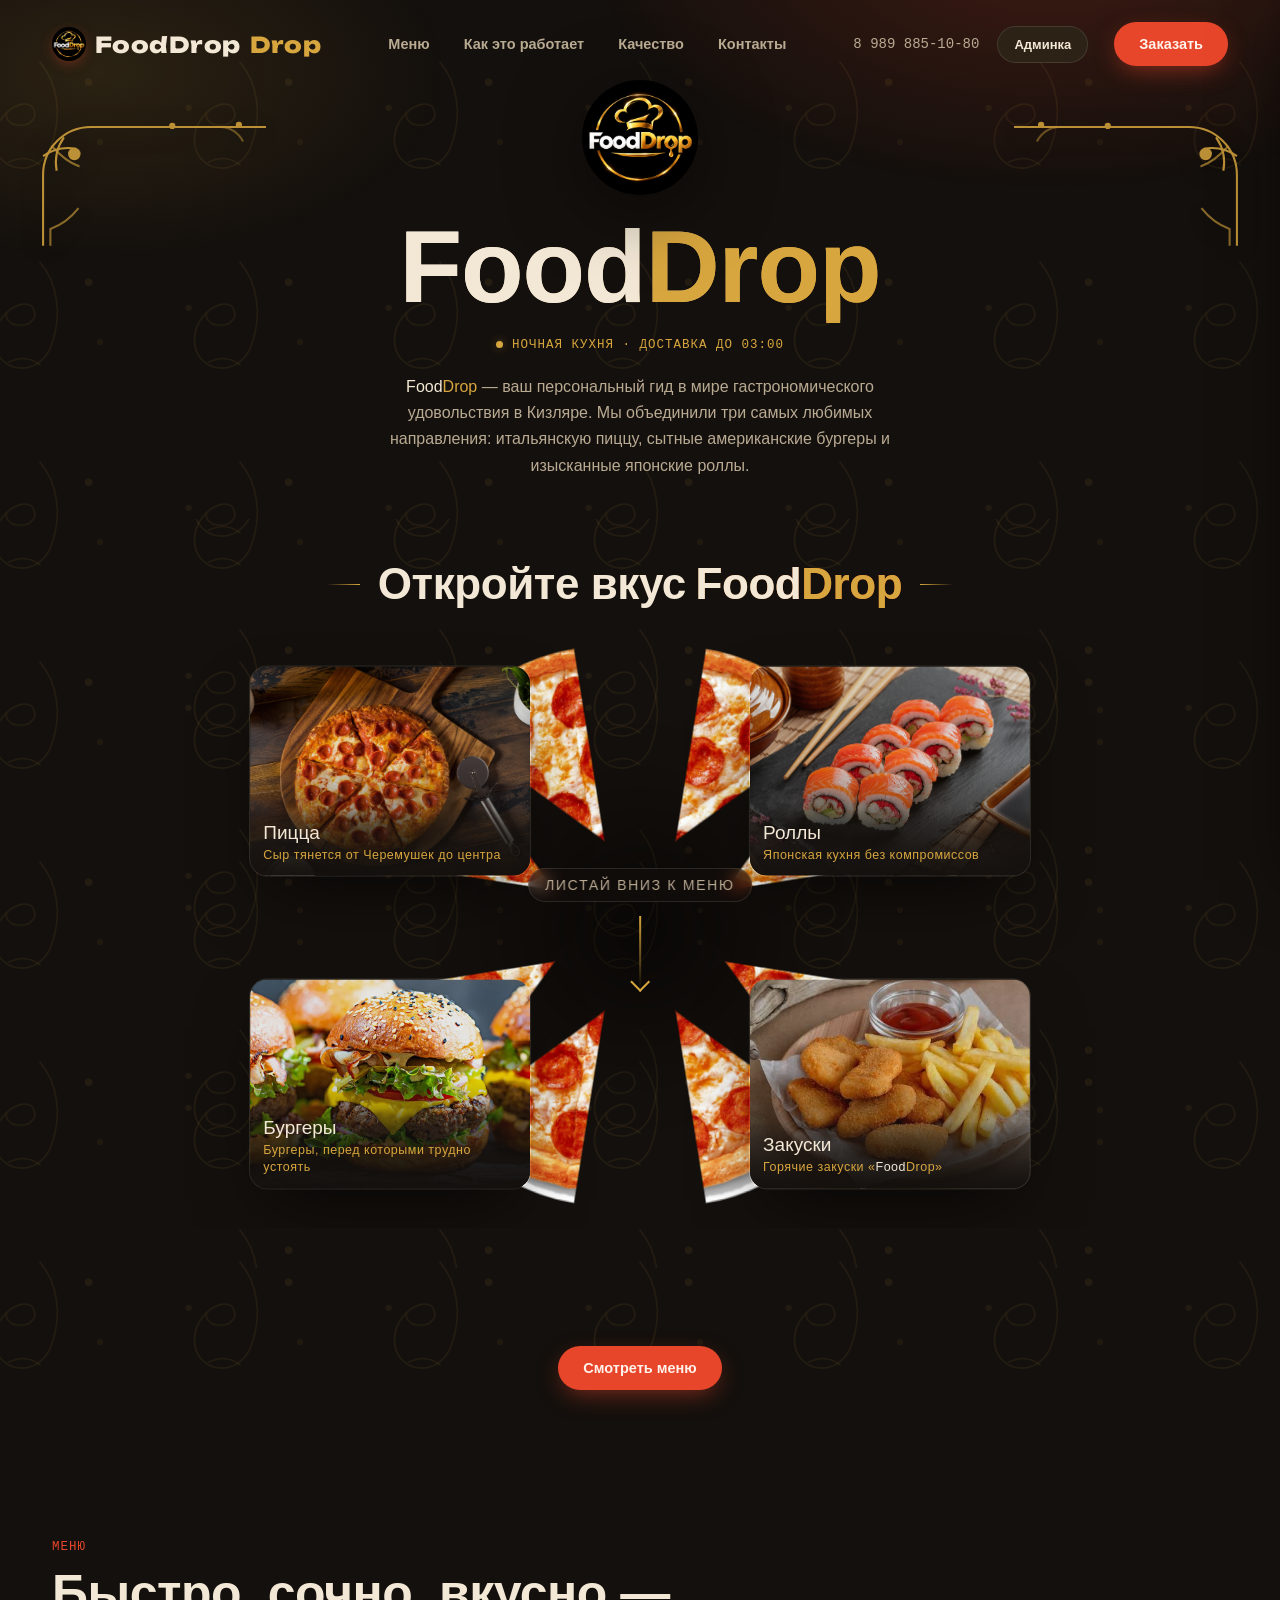
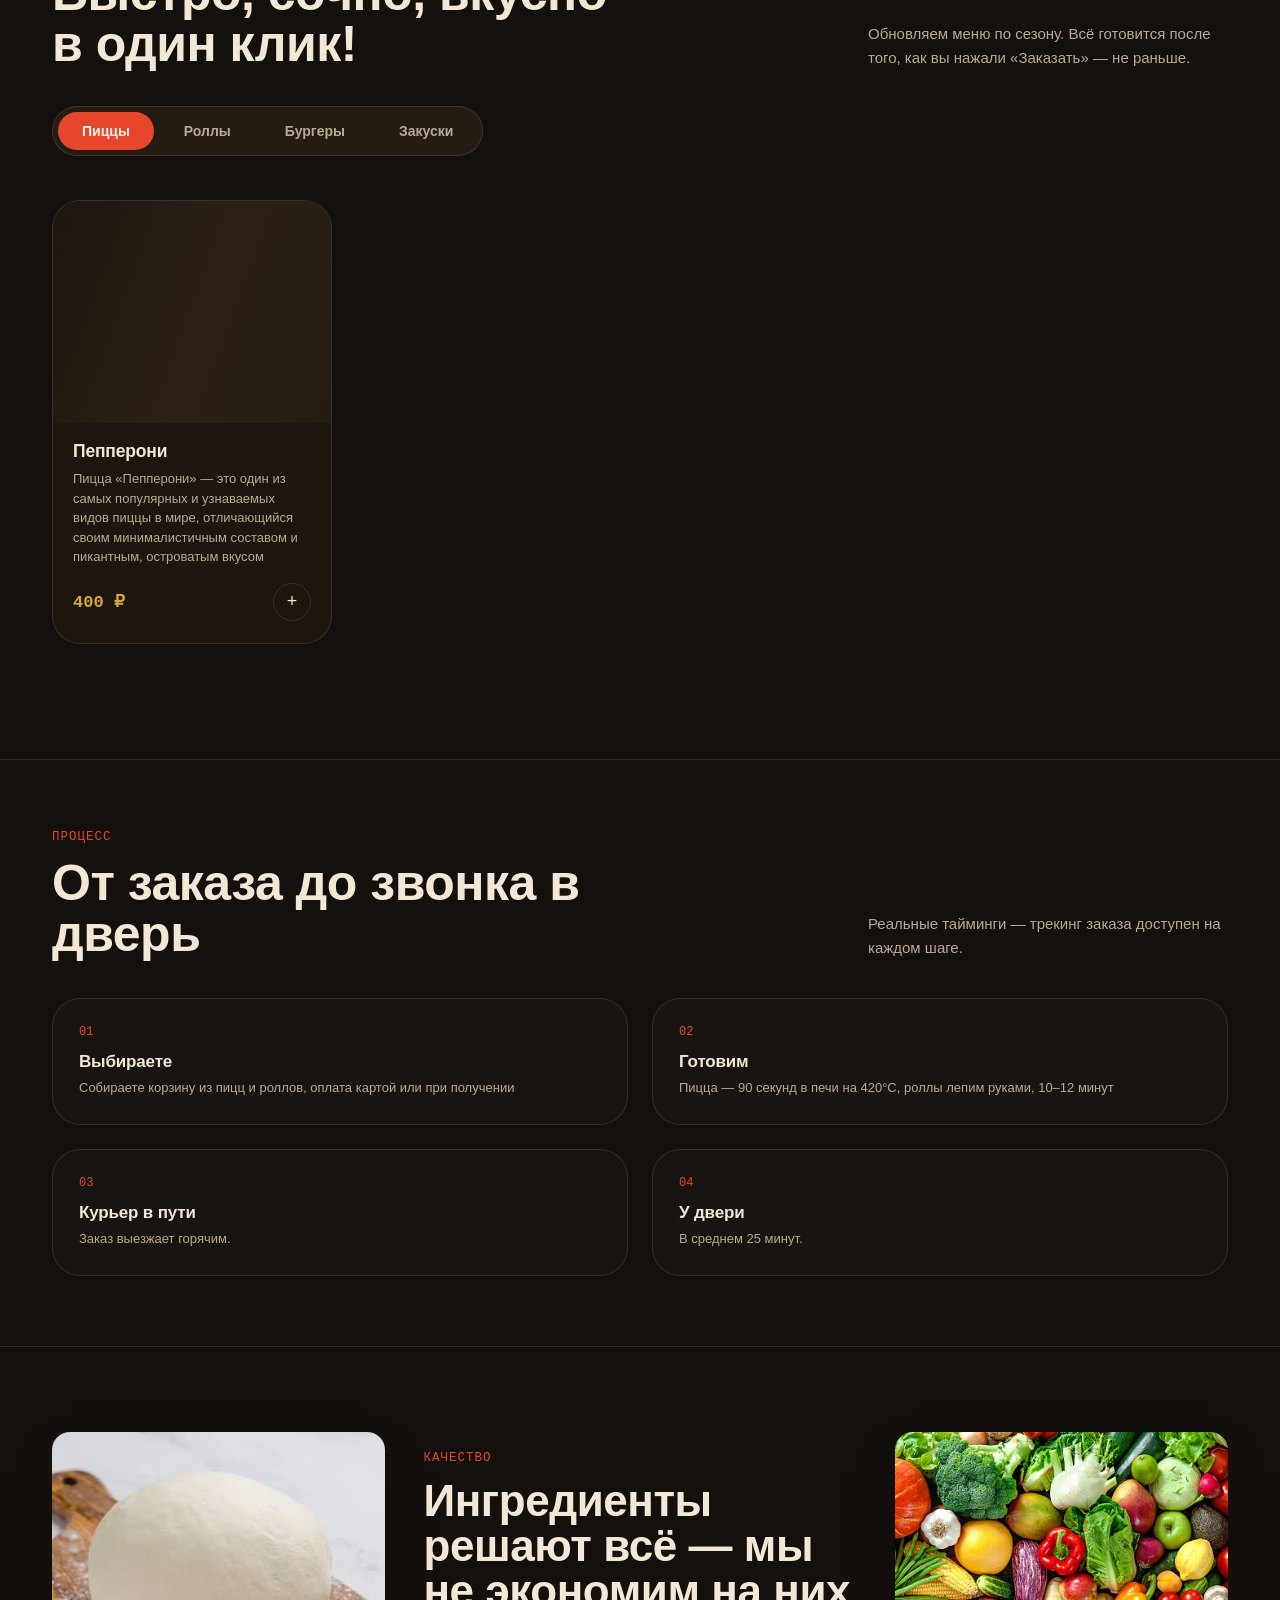
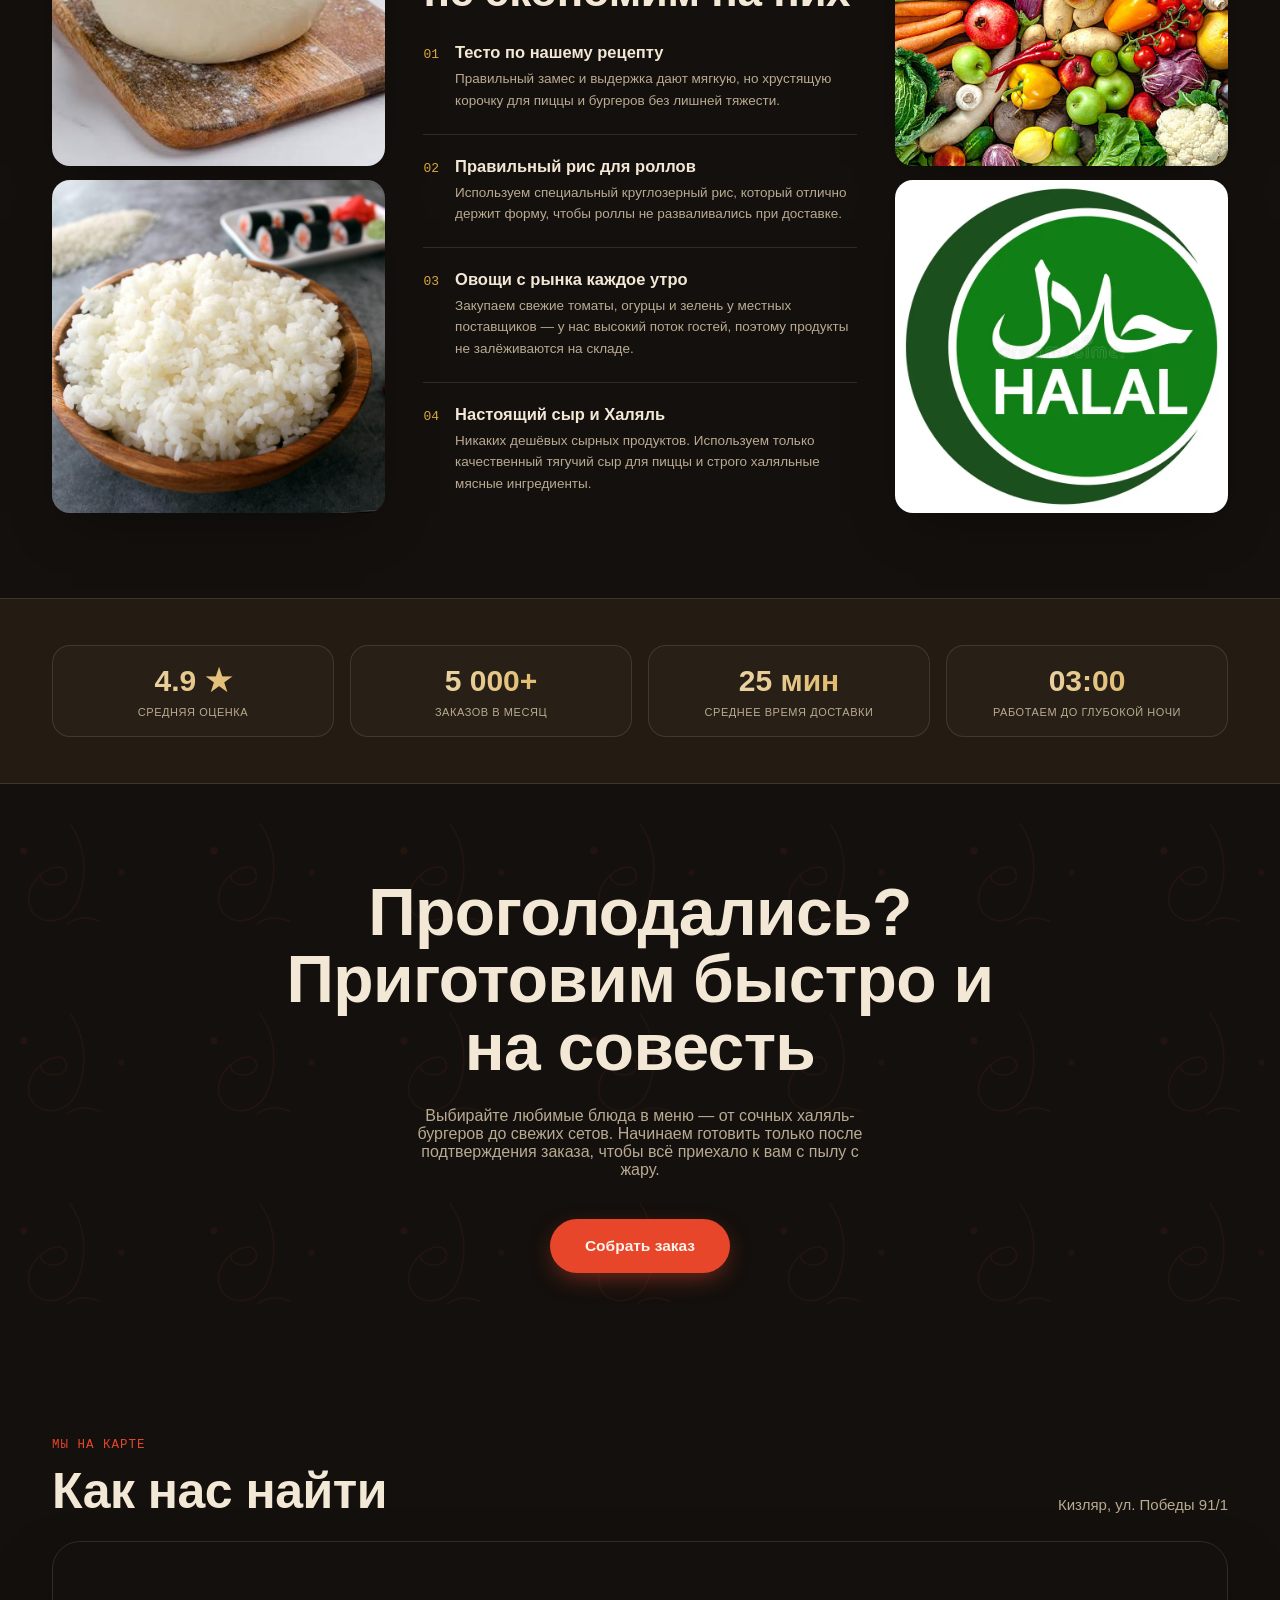
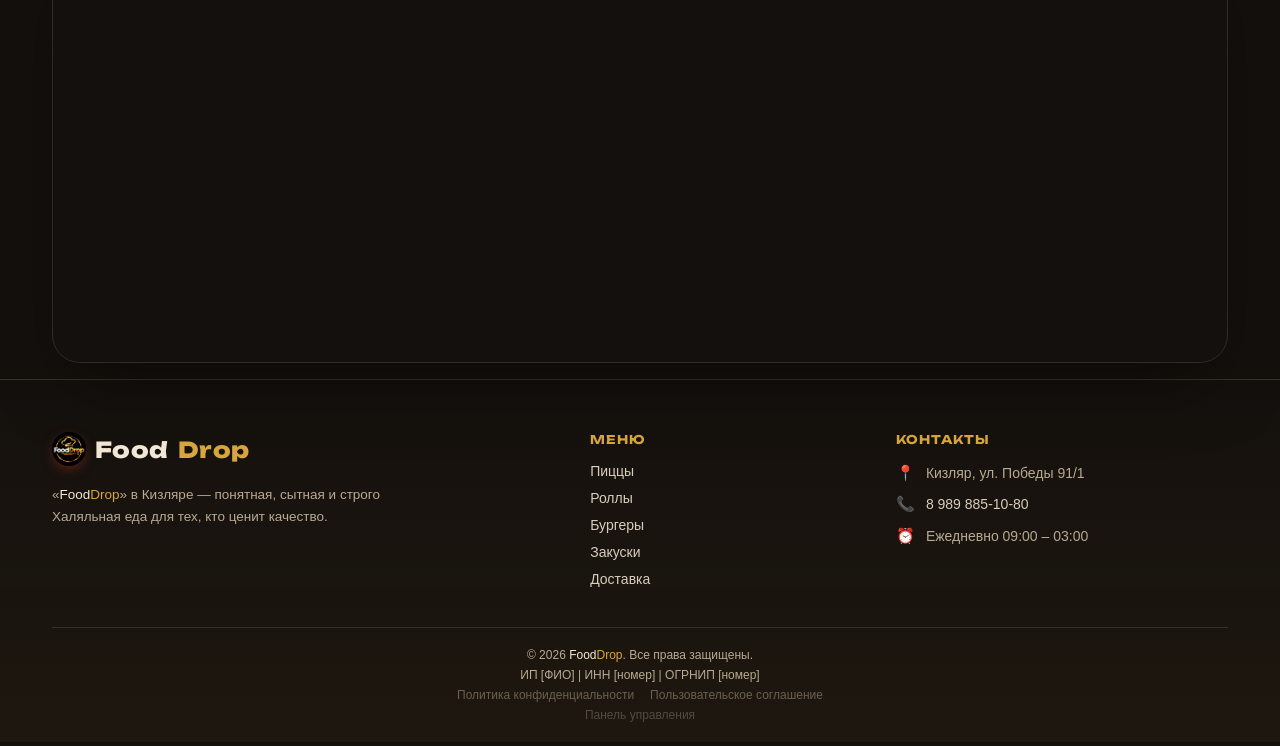
==== commit 51394e44: "Update site content, images and improve README" ====
--- a/static/index.html
+++ b/static/index.html
@@ -3,16 +3,16 @@
 <head>
 <meta charset="UTF-8">
 <meta name="viewport" content="width=device-width, initial-scale=1.0">
-<title>ИМПЕРИЯ ВКУСА</title>
-<meta name="description" content="Империя Вкуса в Кизляре — пицца, бургеры и роллы с доставкой до 03:00. Ул. Победы 91/1.">
+<title>FoodDrop</title>
+<meta name="description" content="FoodDrop в Кизляре — пицца, бургеры и роллы с доставкой до 03:00. Ул. Победы 91/1.">
 <meta name="theme-color" content="#E8462A">
 <meta name="mobile-web-app-capable" content="yes">
 <meta name="apple-mobile-web-app-capable" content="yes">
 <meta name="apple-mobile-web-app-status-bar-style" content="black-translucent">
-<meta name="apple-mobile-web-app-title" content="Империя Вкуса">
+<meta name="apple-mobile-web-app-title" content="FoodDrop">
 <link rel="manifest" href="manifest.webmanifest">
-<link rel="icon" type="image/png" sizes="196x196" href="img/icons/icon-196.png">
-<link rel="apple-touch-icon" href="img/icons/icon-180.png">
+<link rel="icon" type="image/png" sizes="196x196" href="img/icons/icon-196.png?v=3">
+<link rel="apple-touch-icon" href="img/icons/icon-180.png?v=3">
 <link rel="preconnect" href="https://fonts.googleapis.com">
 <link rel="preconnect" href="https://fonts.gstatic.com" crossorigin>
 <link href="https://fonts.googleapis.com/css2?family=Caacup%C3%A9+One&family=Unbounded:wght@400;500;600;700;800;900&display=swap" rel="stylesheet">
@@ -22,7 +22,7 @@
 
 <nav class="nav" id="nav">
   <div class="wrap">
-    <a href="#top" class="brand"><img class="brand-logo" src="img/logo.png" alt="Империя Вкуса">ИМПЕРИЯ ВКУСА</a>
+<a href="#top" class="brand"><img class="brand-logo" src="img/logo.png?v=2" alt="Food"><span class="brand-f">FoodDrop</span><span class="brand-d">Drop</span></a>
     <div class="nav-links">
       <a href="#menu">Меню</a>
       <a href="#process">Как это работает</a>
@@ -69,16 +69,16 @@
     </span>
     <div class="wrap">
         <div>
-            <div class="hero-logo"><img src="img/logo.png" alt="Логотип Империя Вкуса"></div>
-            <h1 class="display">ИМПЕРИЯ ВКУСА</h1>
+            <div class="hero-logo"><img src="img/logo.png?v=2" alt="Логотип FoodDrop"></div>
+            <h1 class="display"><span class="brand-f">Food</span><span class="brand-d">Drop</span></h1>
             <div class="eyebrow">Ночная кухня · доставка до 03:00</div>
 
-            <p class="hero-copy">Империя Вкуса — ваш персональный гид в мире гастрономического удовольствия в Кизляре. Мы объединили три самых любимых направления: итальянскую пиццу, сытные американские бургеры и изысканные японские роллы.</p>
+            <p class="hero-copy"><span class="brand-f">Food</span><span class="brand-d">Drop</span> — ваш персональный гид в мире гастрономического удовольствия в Кизляре. Мы объединили три самых любимых направления: итальянскую пиццу, сытные американские бургеры и изысканные японские роллы.</p>
         </div>
     
     <div class="split-wrapper pattern-section" id="splitWrapper">
       <div class="split-sticky">
-        <h2 class="split-heading">Откройте вкус  <em> Империи</em></h2>
+        <h2 class="split-heading">Откройте вкус  <em> <span class="brand-f">Food</span><span class="brand-d">Drop</span></em></h2>
         <div class="split-stage">
           <div class="pizza-circle-wrap" id="pizzaWrap">
             <div class="base-shadow"></div>
@@ -110,7 +110,7 @@
               <img src="img/hero/category-snacks.jpg" alt="Закуски" loading="lazy">
               <span class="fly-cap">
                 <span class="fly-label">Закуски</span>
-                <span class="fly-tagline">Горячие закуски «Империи Вкуса»</span>
+                <span class="fly-tagline">Горячие закуски «<span class="brand-f">Food</span><span class="brand-d">Drop</span>»</span>
               </span>
             </a>
             <div class="fly-scroll">
@@ -258,7 +258,7 @@
     </div>
     <div class="map-wrap reveal">
       <iframe
-        title="Империя Вкуса на карте"
+        title="FoodDrop на карте"
         src="https://yandex.ru/map-widget/v1/?ll=46.733201%2C43.839806&z=18&pt=46.733201%2C43.839806%2Cpm2rdl"
         width="100%" height="420" style="border:0;" allowfullscreen="">
       </iframe>
@@ -270,8 +270,8 @@
   <div class="wrap">
     <div class="footer-grid">
       <div class="footer-brand">
-<a href="#top" class="brand"><img class="brand-logo" src="img/logo.png" alt="Империя Вкуса">ИМПЕРИЯ ВКУСА</a>
-        <p>«Империя Вкуса» в Кизляре — понятная, сытная и строго Халяльная еда для тех, кто ценит качество.</p>
+<a href="#top" class="brand"><img class="brand-logo" src="img/logo.png?v=2" alt="FoodDrop"><span class="brand-f">Food</span><span class="brand-d">Drop</span></a>
+        <p>«<span class="brand-f">Food</span><span class="brand-d">Drop</span>» в Кизляре — понятная, сытная и строго Халяльная еда для тех, кто ценит качество.</p>
       </div>
 
       <div class="footer-col">
@@ -305,7 +305,7 @@
     </div>
 
     <div class="footer-bottom" style="flex-direction:column; gap:6px;">
-      <span>© 2026 ИМПЕРИЯ ВКУСА. Все права защищены.</span>
+      <span>© 2026 <span class="brand-f">Food</span><span class="brand-d">Drop</span>. Все права защищены.</span>
       <span style="font-size:12px; color:var(--cream-dim);">ИП [ФИО] | ИНН [номер] | ОГРНИП [номер]</span>
       <div style="display:flex; gap:16px; justify-content:center; flex-wrap:wrap;">
         <a href="privacy.html" style="opacity:.5; font-size:12px;">Политика конфиденциальности</a>
--- a/static/css/styles.css
+++ b/static/css/styles.css
@@ -102,6 +102,8 @@
 .brand{ font-family:'Unbounded',sans-serif; font-weight:800; font-size:22px; letter-spacing:0.02em; display:flex; align-items:center; gap:9px; }
 .brand .dot{ width:9px; height:9px; border-radius:50%; background:var(--flame); box-shadow:0 0 14px 3px var(--flame-soft); }
 .brand-logo{ width:34px; height:34px; border-radius:50%; object-fit:cover; flex:none; box-shadow:0 4px 14px -4px rgba(232,70,42,0.55); }
+.brand-f{ color:var(--cream); -webkit-text-fill-color:var(--cream); }
+.brand-d{ color:var(--gold); -webkit-text-fill-color:var(--gold); }
 .nav-links{ display:flex; align-items:center; gap:34px; font-size:14.5px; font-weight:600; color:var(--cream-dim); }
 .nav-right{ display:flex; align-items:center; gap:18px; }
 .nav-phone{ font-family:'Caacupé One',monospace; font-size:14px; color:var(--cream-dim); display:block; }
@@ -253,7 +255,7 @@
   display:grid;
   grid-template-columns:1fr 1fr;
   grid-template-rows:1fr 1fr;
-  gap:clamp(6px,1.2vw,14px);
+  gap:clamp(10px,2vw,24px);
   align-items:center; justify-items:center;
   padding:clamp(6px,1.5vw,16px);
   opacity:0; visibility:hidden;
@@ -267,7 +269,7 @@
   border:1px solid var(--line);
   box-shadow:0 30px 70px -20px rgba(0,0,0,0.65);
   text-decoration:none;
-  width:clamp(240px,30vw,360px);
+  width:min(clamp(170px, 22vw, 300px), clamp(150px, 36vh, 300px));
   aspect-ratio:4/3;
 }
 .fly-card::after{
@@ -358,10 +360,11 @@
 }
 /* fly out to the four corners */
 .fly-grid.show .fly-card{ opacity:1; }
-.fly-grid.show .fly-pizza{   transform:translate(-4vw, -2.5vh) rotate(-4deg) scale(1); }
-.fly-grid.show .fly-rolls{   transform:translate(4vw, -2.5vh) rotate(4deg) scale(1); }
-.fly-grid.show .fly-burgers{ transform:translate(-4vw, 2.5vh) rotate(4deg) scale(1); }
-.fly-grid.show .fly-snacks{  transform:translate(4vw, 2.5vh) rotate(-4deg) scale(1); }
+/* fly out to the four corners (offsets scale with the cards, keep them inside the stage) */
+.fly-grid.show .fly-pizza{   transform:translate(-6%, -4%) rotate(0deg) scale(1); }
+.fly-grid.show .fly-rolls{   transform:translate(6%, -4%) rotate(0deg) scale(1); }
+.fly-grid.show .fly-burgers{ transform:translate(-6%, 4%) rotate(0deg) scale(1); }
+.fly-grid.show .fly-snacks{  transform:translate(6%, 4%) rotate(0deg) scale(1); }
 
 /* ---------- menu ---------- */
 .menu{ padding:90px 0 85px; }
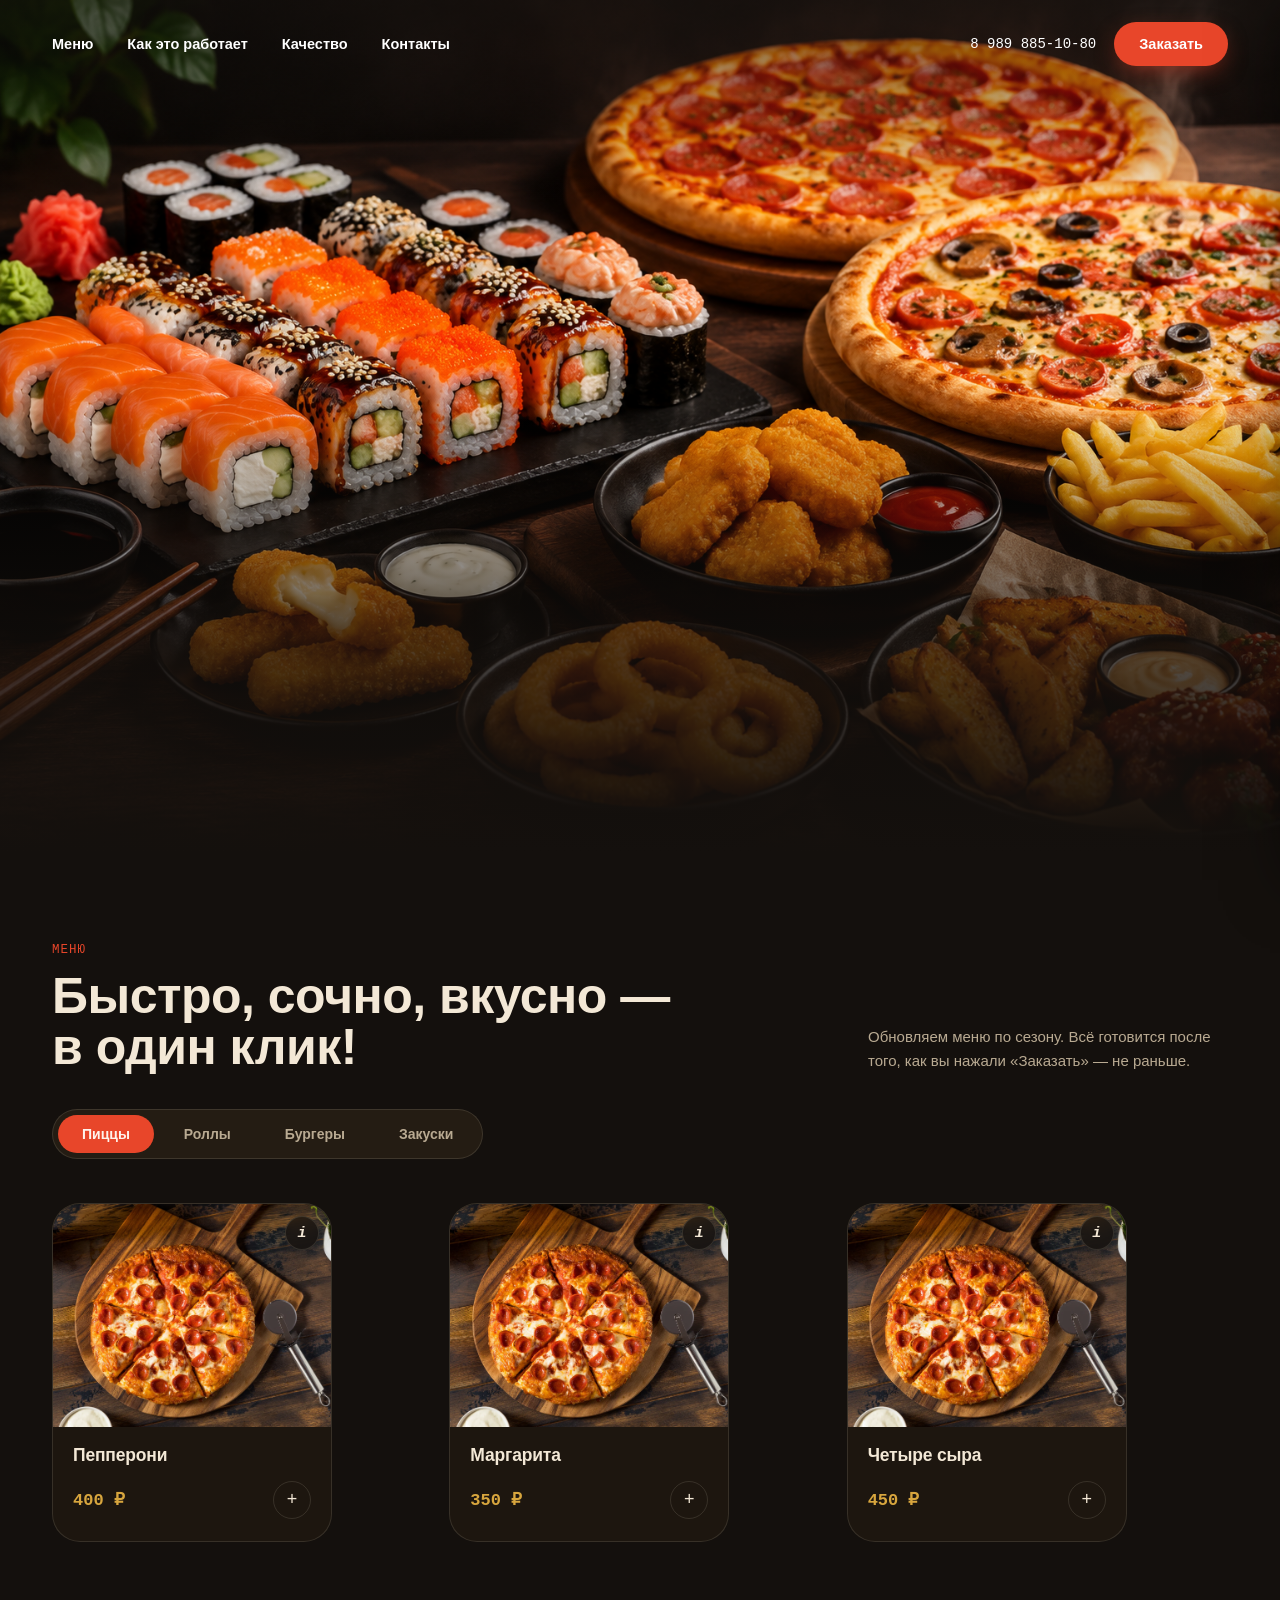
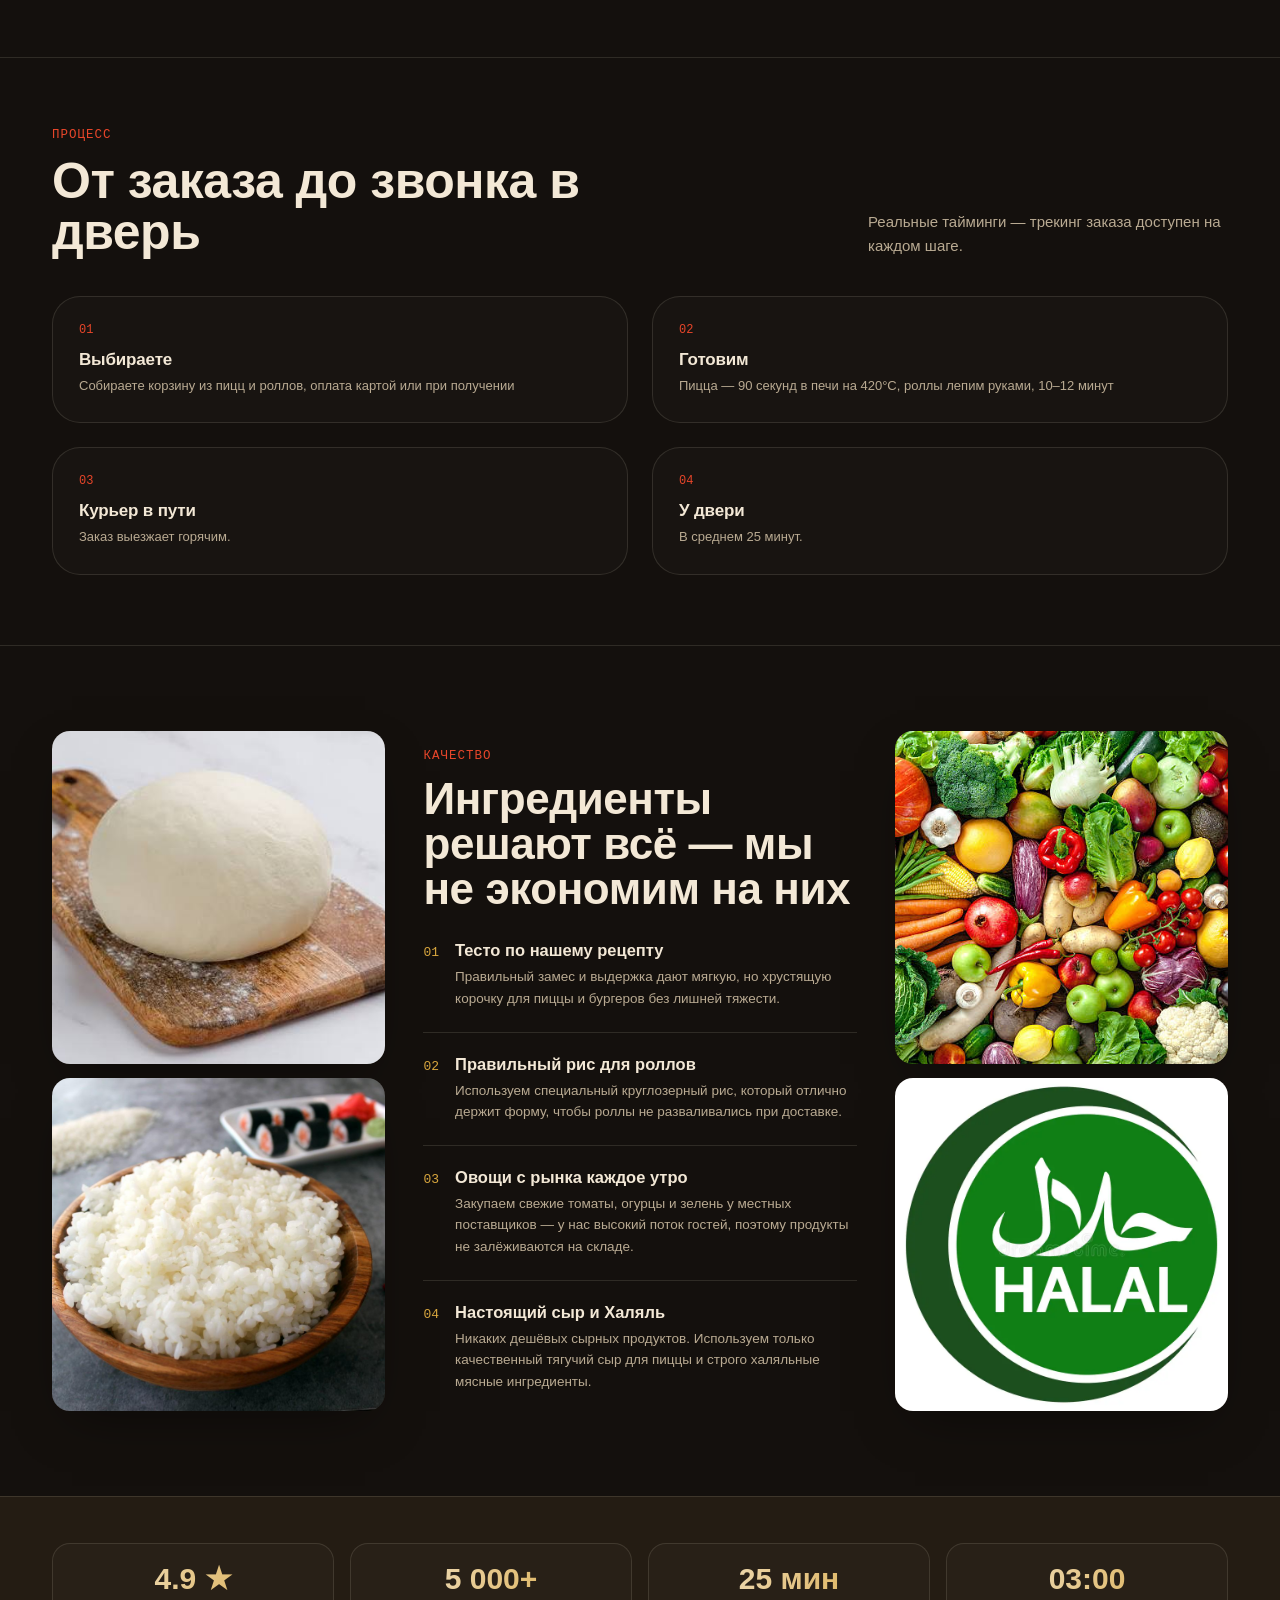
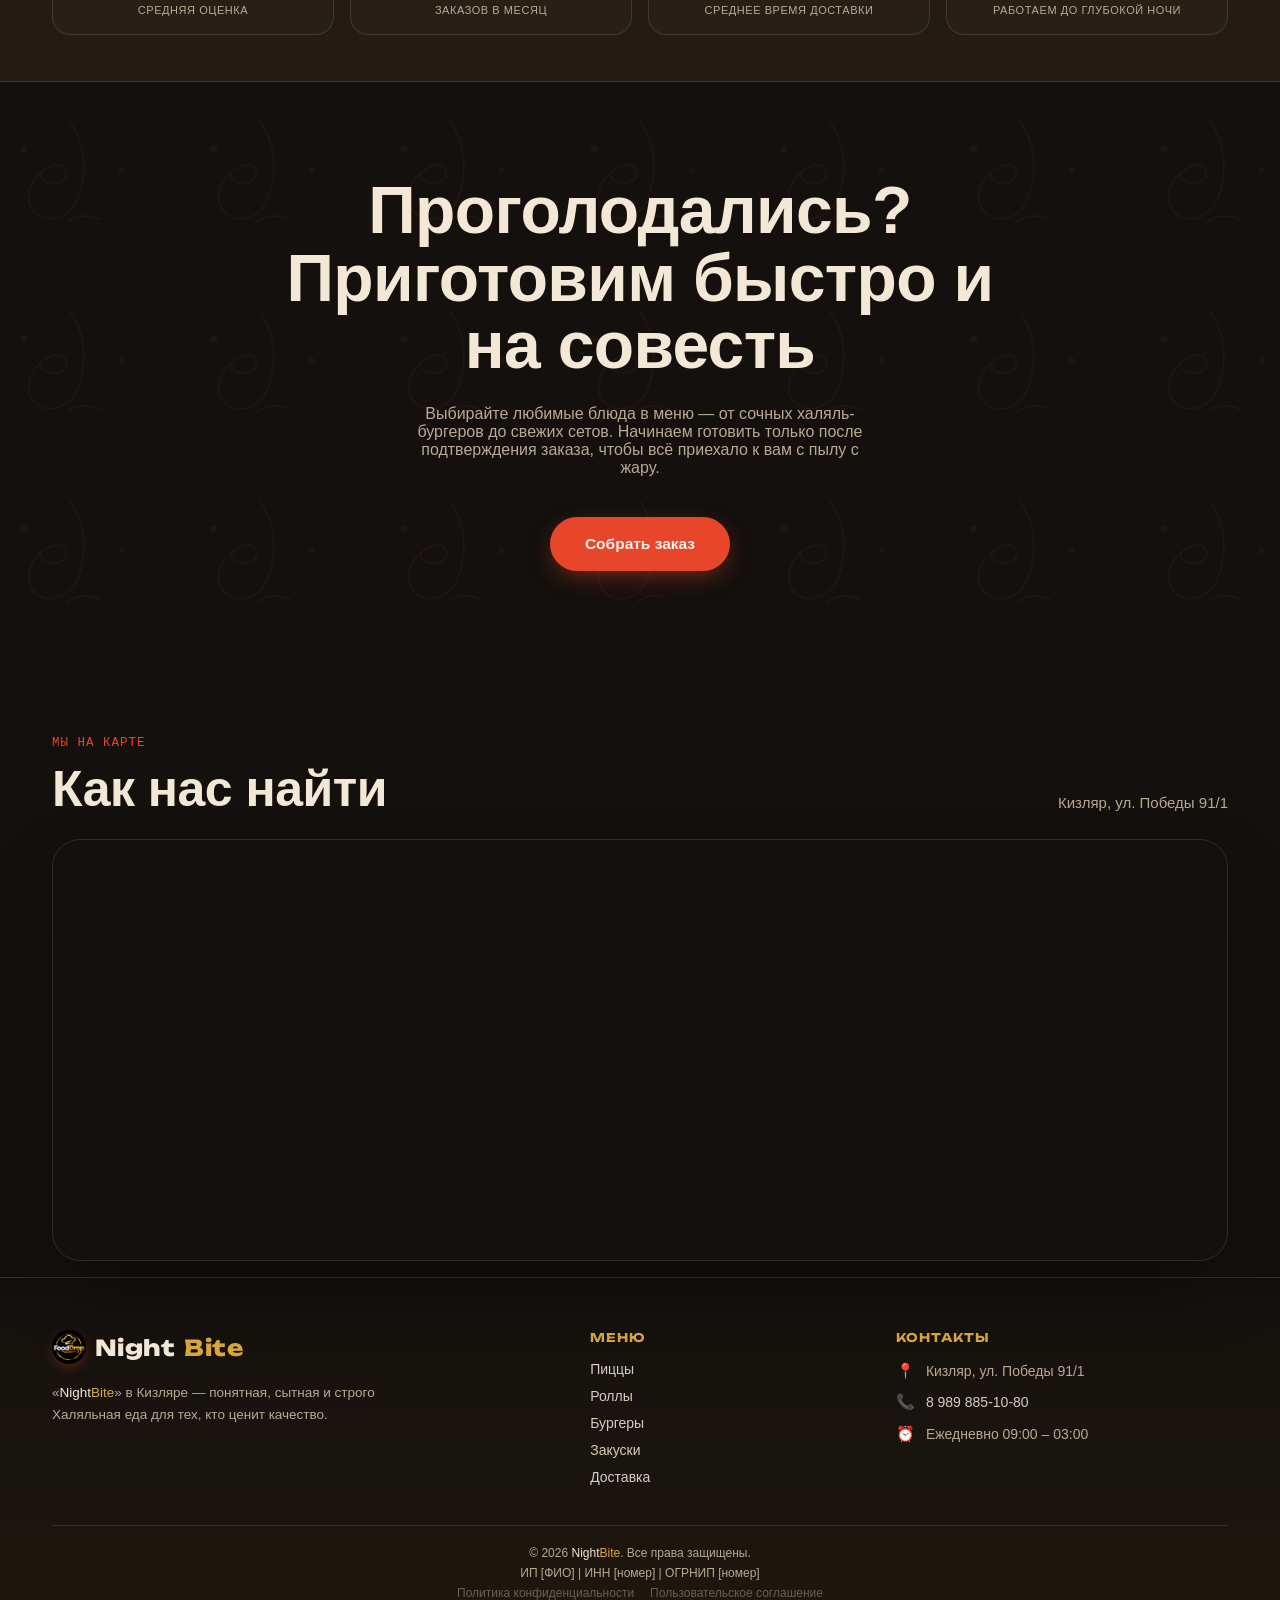
==== commit 9b6cc9e2: "Rebrand to NightBite and simplify to static site" ====
--- a/static/index.html
+++ b/static/index.html
@@ -3,13 +3,13 @@
 <head>
 <meta charset="UTF-8">
 <meta name="viewport" content="width=device-width, initial-scale=1.0">
-<title>FoodDrop</title>
-<meta name="description" content="FoodDrop в Кизляре — пицца, бургеры и роллы с доставкой до 03:00. Ул. Победы 91/1.">
+<title>NightBite</title>
+<meta name="description" content="NightBite в Кизляре — пицца, бургеры и роллы с доставкой до 03:00. Ул. Победы 91/1.">
 <meta name="theme-color" content="#E8462A">
 <meta name="mobile-web-app-capable" content="yes">
 <meta name="apple-mobile-web-app-capable" content="yes">
 <meta name="apple-mobile-web-app-status-bar-style" content="black-translucent">
-<meta name="apple-mobile-web-app-title" content="FoodDrop">
+<meta name="apple-mobile-web-app-title" content="NightBite">
 <link rel="manifest" href="manifest.webmanifest">
 <link rel="icon" type="image/png" sizes="196x196" href="img/icons/icon-196.png?v=3">
 <link rel="apple-touch-icon" href="img/icons/icon-180.png?v=3">
@@ -22,7 +22,6 @@
 
 <nav class="nav" id="nav">
   <div class="wrap">
-<a href="#top" class="brand"><img class="brand-logo" src="img/logo.png?v=2" alt="Food"><span class="brand-f">FoodDrop</span><span class="brand-d">Drop</span></a>
     <div class="nav-links">
       <a href="#menu">Меню</a>
       <a href="#process">Как это работает</a>
@@ -31,101 +30,14 @@
     </div>
     <div class="nav-right">
       <a class="nav-phone" href="tel:89898851080" id="navPhone">8 989 885-10-80</a>
-      <a href="admin.html" class="btn btn-secondary" style="margin-right: 8px; font-size: 13px; padding: 10px 16px;">Админка</a>
       <a href="#menu" class="btn btn-primary">Заказать</a>
       <div class="burger" id="burger"><span></span><span></span><span></span></div>
     </div>
   </div>
 </nav>
 
-<section class="hero pattern-section" id="top">
-    <span class="corner corner-tl" aria-hidden="true">
-      <svg viewBox="0 0 240 130" fill="none" stroke="currentColor">
-        <path d="M26 130V62a46 46 0 0 1 46-46h168" stroke-width="2"/>
-        <path d="M26 44c10-7 21-9 32-7" stroke-width="2"/>
-        <path d="M46 26c-7 10-9 21-7 32" stroke-width="2"/>
-        <path d="M33 130v-16c11-4 20-11 27-20" stroke-width="2" opacity=".7"/>
-        <path d="M34 34c8 9 16 16 27 20" stroke-width="2" opacity=".7"/>
-        <circle cx="56" cy="42" r="6" fill="currentColor" stroke="none"/>
-        <path d="M98 16h70" stroke-width="2" opacity=".5"/>
-        <path d="M196 16c10 0 18 6 22 14" stroke-width="2" opacity=".5"/>
-        <circle cx="150" cy="15" r="3" fill="currentColor" stroke="none"/>
-        <circle cx="214" cy="14" r="3" fill="currentColor" stroke="none"/>
-      </svg>
-    </span>
-    <span class="corner corner-tr" aria-hidden="true">
-      <svg viewBox="0 0 240 130" fill="none" stroke="currentColor">
-        <path d="M214 130V62a46 46 0 0 0-46-46H0" stroke-width="2"/>
-        <path d="M214 44c-10-7-21-9-32-7" stroke-width="2"/>
-        <path d="M194 26c7 10 9 21 7 32" stroke-width="2"/>
-        <path d="M207 130v-16c-11-4-20-11-27-20" stroke-width="2" opacity=".7"/>
-        <path d="M206 34c-8 9-16 16-27 20" stroke-width="2" opacity=".7"/>
-        <circle cx="184" cy="42" r="6" fill="currentColor" stroke="none"/>
-        <path d="M142 16H72" stroke-width="2" opacity=".5"/>
-        <path d="M44 16c-10 0-18 6-22 14" stroke-width="2" opacity=".5"/>
-        <circle cx="90" cy="15" r="3" fill="currentColor" stroke="none"/>
-        <circle cx="26" cy="14" r="3" fill="currentColor" stroke="none"/>
-      </svg>
-    </span>
-    <div class="wrap">
-        <div>
-            <div class="hero-logo"><img src="img/logo.png?v=2" alt="Логотип FoodDrop"></div>
-            <h1 class="display"><span class="brand-f">Food</span><span class="brand-d">Drop</span></h1>
-            <div class="eyebrow">Ночная кухня · доставка до 03:00</div>
-
-            <p class="hero-copy"><span class="brand-f">Food</span><span class="brand-d">Drop</span> — ваш персональный гид в мире гастрономического удовольствия в Кизляре. Мы объединили три самых любимых направления: итальянскую пиццу, сытные американские бургеры и изысканные японские роллы.</p>
-        </div>
-    
-    <div class="split-wrapper pattern-section" id="splitWrapper">
-      <div class="split-sticky">
-        <h2 class="split-heading">Откройте вкус  <em> <span class="brand-f">Food</span><span class="brand-d">Drop</span></em></h2>
-        <div class="split-stage">
-          <div class="pizza-circle-wrap" id="pizzaWrap">
-            <div class="base-shadow"></div>
-            <svg id="pizzaSvg" viewBox="0 0 600 600"></svg>
-          </div>
-          <div class="fly-grid" id="flyGrid">
-            <a class="fly-card fly-pizza" href="#menu">
-              <img src="img/hero/category-pizza.jpg" alt="Пицца" loading="lazy">
-              <span class="fly-cap">
-                <span class="fly-label">Пицца</span>
-                <span class="fly-tagline">Сыр тянется от Черемушек до центра</span>
-              </span>
-            </a>
-            <a class="fly-card fly-rolls" href="#menu">
-              <img src="img/hero/category-rolls.jpg" alt="Роллы" loading="lazy">
-              <span class="fly-cap">
-                <span class="fly-label">Роллы</span>
-                <span class="fly-tagline">Японская кухня без компромиссов</span>
-              </span>
-            </a>
-            <a class="fly-card fly-burgers" href="#menu">
-              <img src="img/hero/category-burgers.jpg" alt="Бургеры" loading="lazy">
-              <span class="fly-cap">
-                <span class="fly-label">Бургеры</span>
-                <span class="fly-tagline">Бургеры, перед которыми трудно устоять</span>
-              </span>
-            </a>
-            <a class="fly-card fly-snacks" href="#menu">
-              <img src="img/hero/category-snacks.jpg" alt="Закуски" loading="lazy">
-              <span class="fly-cap">
-                <span class="fly-label">Закуски</span>
-                <span class="fly-tagline">Горячие закуски «<span class="brand-f">Food</span><span class="brand-d">Drop</span>»</span>
-              </span>
-            </a>
-            <div class="fly-scroll">
-              <span class="fly-scroll-text">Листай вниз к меню</span>
-              <span class="fly-scroll-arrow"></span>
-            </div>
-          </div>
-        </div>
-      </div>
-    </div>
-
-    <div class="hero-actions">
-        <a href="#menu" class="btn btn-primary">Смотреть меню</a>
-    </div>
-  </div>
+<section class="hero-banner" id="top">
+  <img src="img/header.png" alt="Ночная кухня" class="hero-banner-img">
 </section>
 
 <section class="menu" id="menu">
@@ -258,7 +170,7 @@
     </div>
     <div class="map-wrap reveal">
       <iframe
-        title="FoodDrop на карте"
+        title="NightBite на карте"
         src="https://yandex.ru/map-widget/v1/?ll=46.733201%2C43.839806&z=18&pt=46.733201%2C43.839806%2Cpm2rdl"
         width="100%" height="420" style="border:0;" allowfullscreen="">
       </iframe>
@@ -270,8 +182,8 @@
   <div class="wrap">
     <div class="footer-grid">
       <div class="footer-brand">
-<a href="#top" class="brand"><img class="brand-logo" src="img/logo.png?v=2" alt="FoodDrop"><span class="brand-f">Food</span><span class="brand-d">Drop</span></a>
-        <p>«<span class="brand-f">Food</span><span class="brand-d">Drop</span>» в Кизляре — понятная, сытная и строго Халяльная еда для тех, кто ценит качество.</p>
+<a href="#top" class="brand"><img class="brand-logo" src="img/logo.png?v=2" alt="NightBite"><span class="brand-f">Night</span><span class="brand-d">Bite</span></a>
+        <p>«<span class="brand-f">Night</span><span class="brand-d">Bite</span>» в Кизляре — понятная, сытная и строго Халяльная еда для тех, кто ценит качество.</p>
       </div>
 
       <div class="footer-col">
@@ -305,13 +217,12 @@
     </div>
 
     <div class="footer-bottom" style="flex-direction:column; gap:6px;">
-      <span>© 2026 <span class="brand-f">Food</span><span class="brand-d">Drop</span>. Все права защищены.</span>
+      <span>© 2026 <span class="brand-f">Night</span><span class="brand-d">Bite</span>. Все права защищены.</span>
       <span style="font-size:12px; color:var(--cream-dim);">ИП [ФИО] | ИНН [номер] | ОГРНИП [номер]</span>
       <div style="display:flex; gap:16px; justify-content:center; flex-wrap:wrap;">
         <a href="privacy.html" style="opacity:.5; font-size:12px;">Политика конфиденциальности</a>
         <a href="terms.html" style="opacity:.5; font-size:12px;">Пользовательское соглашение</a>
       </div>
-      <a href="admin.html" style="opacity:.35; font-size:12px;">Панель управления</a>
     </div>
   </div>
 </footer>
@@ -355,6 +266,7 @@
     <div class="checkout-list" id="checkoutList"></div>
     <div class="checkout-total">Итого: <b id="checkoutTotal">0 ₽</b></div>
     <label class="checkout-field"><span>Имя</span><input type="text" id="checkoutName" placeholder="Ваше имя"></label>
+    <label class="checkout-field"><span>Email (необязательно)</span><input type="email" id="checkoutEmail" placeholder="example@mail.ru"></label>
     <label class="checkout-field"><span>Телефон</span><input type="tel" id="checkoutPhone" placeholder="+7 ___ ___-__-__"></label>
     <label class="checkout-field" id="checkoutAddressField"><span>Адрес доставки</span><input type="text" id="checkoutAddress" placeholder="Улица, дом, квартира"></label>
     <label class="checkout-consent">
--- a/static/css/styles.css
+++ b/static/css/styles.css
@@ -107,6 +107,11 @@
 .nav-links{ display:flex; align-items:center; gap:34px; font-size:14.5px; font-weight:600; color:var(--cream-dim); }
 .nav-right{ display:flex; align-items:center; gap:18px; }
 .nav-phone{ font-family:'Caacupé One',monospace; font-size:14px; color:var(--cream-dim); display:block; }
+.nav .nav-links,
+.nav .nav-phone,
+.nav .brand-f,
+.nav .brand-d{ color:#fff; -webkit-text-fill-color:#fff; }
+.nav .btn-primary{ color:#fff; }
 .btn{
   display:inline-flex; align-items:center; justify-content:center; gap:8px;
   padding:13px 24px; border-radius:100px; font-weight:700; font-size:14.5px;
@@ -139,6 +144,26 @@
   font-size:clamp(52px, 8vw, 108px);
   background:linear-gradient(100deg, var(--cream) 30%, var(--gold) 68%, var(--flame) 100%);
   -webkit-background-clip:text; background-clip:text; color:transparent;
+}
+.hero-banner{
+  position:relative;
+  width:100%;
+  max-height:100vh;
+  overflow:hidden;
+  background:var(--ink);
+}
+.hero-banner-img{
+  display:block;
+  width:100%;
+  max-height:100vh;
+  object-fit:cover;
+  object-position:center;
+}
+.hero-banner::after{
+  content:"";
+  position:absolute; inset:0;
+  background:linear-gradient(180deg, rgba(20,16,13,0.55) 0%, rgba(20,16,13,0) 24%, rgba(20,16,13,0) 48%, rgba(20,16,13,0.72) 76%, var(--ink) 100%);
+  pointer-events:none;
 }
 .hero .eyebrow{ display:flex; width:max-content; margin:18px auto 22px; justify-content:center; }
 .hero h1{ text-align:center; width:100%; }
@@ -377,7 +402,7 @@
 .tab-btn{ padding:11px 24px; border-radius:100px; font-weight:700; font-size:14px; color:var(--cream-dim); background:transparent; border:none; }
 .tab-btn.active{ background:var(--flame); color:#FFF3EC; }
 
-.featured-grid{ display:grid; grid-auto-flow:column; grid-template-rows:1fr; gap:22px; margin-bottom:20px; overflow-x:auto; overflow-y:hidden; scroll-snap-type:x mandatory; padding-bottom:10px; -webkit-overflow-scrolling:touch; }
+.featured-grid{ display:grid; grid-auto-flow:column; align-items:start; gap:22px; margin-bottom:20px; overflow-x:auto; overflow-y:hidden; scroll-snap-type:x mandatory; padding-bottom:10px; -webkit-overflow-scrolling:touch; }
 .featured-grid .food-card{ width:280px; scroll-snap-align:start; }
 .featured-grid::-webkit-scrollbar{ height:6px; }
 .featured-grid::-webkit-scrollbar-track{ background:var(--char2); border-radius:3px; }
@@ -449,7 +474,23 @@
 .tag-new{ background:var(--basil); }
 .food-body{ padding:20px 20px 22px; display:flex; flex-direction:column; gap:8px; flex:1; }
 .food-body h3{ font-size:17.5px; }
-.food-body p{ font-size:13px; color:var(--cream-dim); line-height:1.5; flex:1; }
+.food-body p{ font-size:13px; color:var(--cream-dim); line-height:1.5; flex:1; display:none; }
+.food-card.open .food-body p{ display:block; animation:descIn .25s ease both; }
+@keyframes descIn{
+  from{ opacity:0; transform:translateY(-4px); }
+  to{ opacity:1; transform:translateY(0); }
+}
+.food-info-btn{
+  position:absolute; top:12px; right:12px; z-index:3;
+  width:34px; height:34px; border-radius:50%;
+  background:rgba(20,16,13,0.72); border:1px solid var(--line);
+  backdrop-filter:blur(6px); -webkit-backdrop-filter:blur(6px);
+  color:var(--cream); font-family:'Caacupé One',monospace; font-size:15px; font-weight:700; font-style:italic;
+  display:flex; align-items:center; justify-content:center;
+  transition:background .2s ease, border-color .2s ease, color .2s ease;
+}
+.food-info-btn:hover{ border-color:var(--cream-dim); }
+.food-card.open .food-info-btn{ background:var(--flame); border-color:var(--flame); color:#fff; }
 .food-foot{ display:flex; align-items:center; justify-content:space-between; margin-top:8px; }
 .price{ font-family:'Caacupé One',monospace; font-weight:700; font-size:17px; color:var(--gold); }
 .add-btn{
@@ -563,6 +604,11 @@
 @media (min-width:1400px){
   .wrap{ max-width:1400px; }
   .hero h1{ font-size:clamp(52px, 6.5vw, 120px); }
+}
+
+/* Large screens — keep dish cards a little closer together */
+@media (min-width:1100px){
+  .featured-grid{ gap:16px; }
 }
 
 /* Tablets and small desktops */
